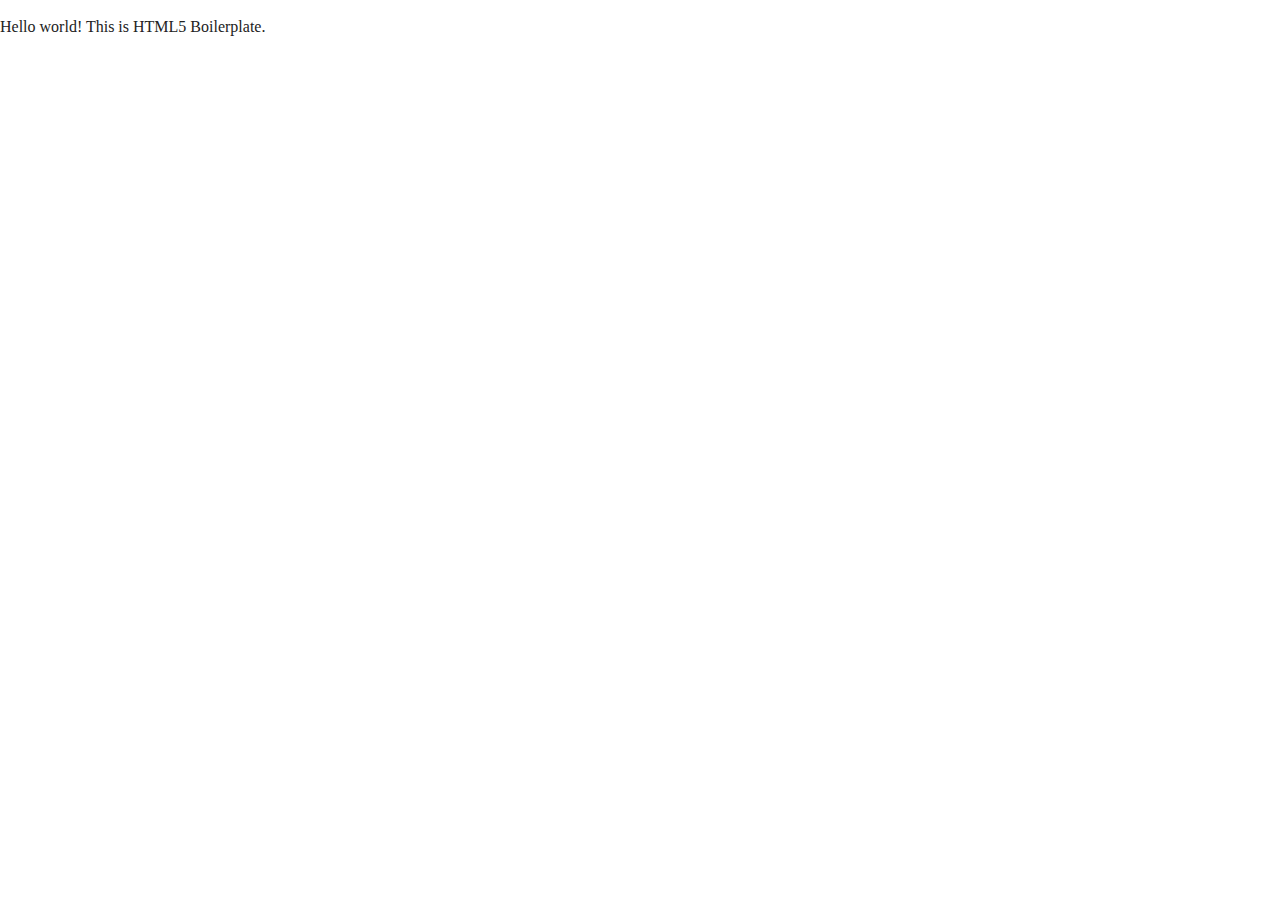
==== index.html @ 27bdc784 "Initial commit" ====
<!doctype html>
<html class="no-js" lang="">

<head>
  <meta charset="utf-8">
  <title></title>
  <meta name="description" content="">
  <meta name="viewport" content="width=device-width, initial-scale=1">

  <meta property="og:title" content="">
  <meta property="og:type" content="">
  <meta property="og:url" content="">
  <meta property="og:image" content="">

  <link rel="manifest" href="site.webmanifest">
  <link rel="apple-touch-icon" href="icon.png">
  <!-- Place favicon.ico in the root directory -->

  <link rel="stylesheet" href="css/normalize.css">
  <link rel="stylesheet" href="css/main.css">

  <meta name="theme-color" content="#fafafa">
</head>

<body>

  <!-- Add your site or application content here -->
  <p>Hello world! This is HTML5 Boilerplate.</p>
  <script src="js/vendor/modernizr-3.11.2.min.js"></script>
  <script src="js/plugins.js"></script>
  <script src="js/main.js"></script>

  <!-- Google Analytics: change UA-XXXXX-Y to be your site's ID. -->
  <script>
    window.ga = function () { ga.q.push(arguments) }; ga.q = []; ga.l = +new Date;
    ga('create', 'UA-XXXXX-Y', 'auto'); ga('set', 'anonymizeIp', true); ga('set', 'transport', 'beacon'); ga('send', 'pageview')
  </script>
  <script src="https://www.google-analytics.com/analytics.js" async></script>
</body>

</html>
---- css/main.css ----
/*! HTML5 Boilerplate v8.0.0 | MIT License | https://html5boilerplate.com/ */

/* main.css 2.1.0 | MIT License | https://github.com/h5bp/main.css#readme */
/*
 * What follows is the result of much research on cross-browser styling.
 * Credit left inline and big thanks to Nicolas Gallagher, Jonathan Neal,
 * Kroc Camen, and the H5BP dev community and team.
 */

/* ==========================================================================
   Base styles: opinionated defaults
   ========================================================================== */

html {
  color: #222;
  font-size: 1em;
  line-height: 1.4;
}

/*
 * Remove text-shadow in selection highlight:
 * https://twitter.com/miketaylr/status/12228805301
 *
 * Vendor-prefixed and regular ::selection selectors cannot be combined:
 * https://stackoverflow.com/a/16982510/7133471
 *
 * Customize the background color to match your design.
 */

::-moz-selection {
  background: #b3d4fc;
  text-shadow: none;
}

::selection {
  background: #b3d4fc;
  text-shadow: none;
}

/*
 * A better looking default horizontal rule
 */

hr {
  display: block;
  height: 1px;
  border: 0;
  border-top: 1px solid #ccc;
  margin: 1em 0;
  padding: 0;
}

/*
 * Remove the gap between audio, canvas, iframes,
 * images, videos and the bottom of their containers:
 * https://github.com/h5bp/html5-boilerplate/issues/440
 */

audio,
canvas,
iframe,
img,
svg,
video {
  vertical-align: middle;
}

/*
 * Remove default fieldset styles.
 */

fieldset {
  border: 0;
  margin: 0;
  padding: 0;
}

/*
 * Allow only vertical resizing of textareas.
 */

textarea {
  resize: vertical;
}

/* ==========================================================================
   Author's custom styles
   ========================================================================== */

/* ==========================================================================
   Helper classes
   ========================================================================== */

/*
 * Hide visually and from screen readers
 */

.hidden,
[hidden] {
  display: none !important;
}

/*
 * Hide only visually, but have it available for screen readers:
 * https://snook.ca/archives/html_and_css/hiding-content-for-accessibility
 *
 * 1. For long content, line feeds are not interpreted as spaces and small width
 *    causes content to wrap 1 word per line:
 *    https://medium.com/@jessebeach/beware-smushed-off-screen-accessible-text-5952a4c2cbfe
 */

.sr-only {
  border: 0;
  clip: rect(0, 0, 0, 0);
  height: 1px;
  margin: -1px;
  overflow: hidden;
  padding: 0;
  position: absolute;
  white-space: nowrap;
  width: 1px;
  /* 1 */
}

/*
 * Extends the .sr-only class to allow the element
 * to be focusable when navigated to via the keyboard:
 * https://www.drupal.org/node/897638
 */

.sr-only.focusable:active,
.sr-only.focusable:focus {
  clip: auto;
  height: auto;
  margin: 0;
  overflow: visible;
  position: static;
  white-space: inherit;
  width: auto;
}

/*
 * Hide visually and from screen readers, but maintain layout
 */

.invisible {
  visibility: hidden;
}

/*
 * Clearfix: contain floats
 *
 * For modern browsers
 * 1. The space content is one way to avoid an Opera bug when the
 *    `contenteditable` attribute is included anywhere else in the document.
 *    Otherwise it causes space to appear at the top and bottom of elements
 *    that receive the `clearfix` class.
 * 2. The use of `table` rather than `block` is only necessary if using
 *    `:before` to contain the top-margins of child elements.
 */

.clearfix::before,
.clearfix::after {
  content: " ";
  display: table;
}

.clearfix::after {
  clear: both;
}

/* ==========================================================================
   EXAMPLE Media Queries for Responsive Design.
   These examples override the primary ('mobile first') styles.
   Modify as content requires.
   ========================================================================== */

@media only screen and (min-width: 35em) {
  /* Style adjustments for viewports that meet the condition */
}

@media print,
  (-webkit-min-device-pixel-ratio: 1.25),
  (min-resolution: 1.25dppx),
  (min-resolution: 120dpi) {
  /* Style adjustments for high resolution devices */
}

/* ==========================================================================
   Print styles.
   Inlined to avoid the additional HTTP request:
   https://www.phpied.com/delay-loading-your-print-css/
   ========================================================================== */

@media print {
  *,
  *::before,
  *::after {
    background: #fff !important;
    color: #000 !important;
    /* Black prints faster */
    box-shadow: none !important;
    text-shadow: none !important;
  }

  a,
  a:visited {
    text-decoration: underline;
  }

  a[href]::after {
    content: " (" attr(href) ")";
  }

  abbr[title]::after {
    content: " (" attr(title) ")";
  }

  /*
   * Don't show links that are fragment identifiers,
   * or use the `javascript:` pseudo protocol
   */
  a[href^="#"]::after,
  a[href^="javascript:"]::after {
    content: "";
  }

  pre {
    white-space: pre-wrap !important;
  }

  pre,
  blockquote {
    border: 1px solid #999;
    page-break-inside: avoid;
  }

  /*
   * Printing Tables:
   * https://web.archive.org/web/20180815150934/http://css-discuss.incutio.com/wiki/Printing_Tables
   */
  thead {
    display: table-header-group;
  }

  tr,
  img {
    page-break-inside: avoid;
  }

  p,
  h2,
  h3 {
    orphans: 3;
    widows: 3;
  }

  h2,
  h3 {
    page-break-after: avoid;
  }
}
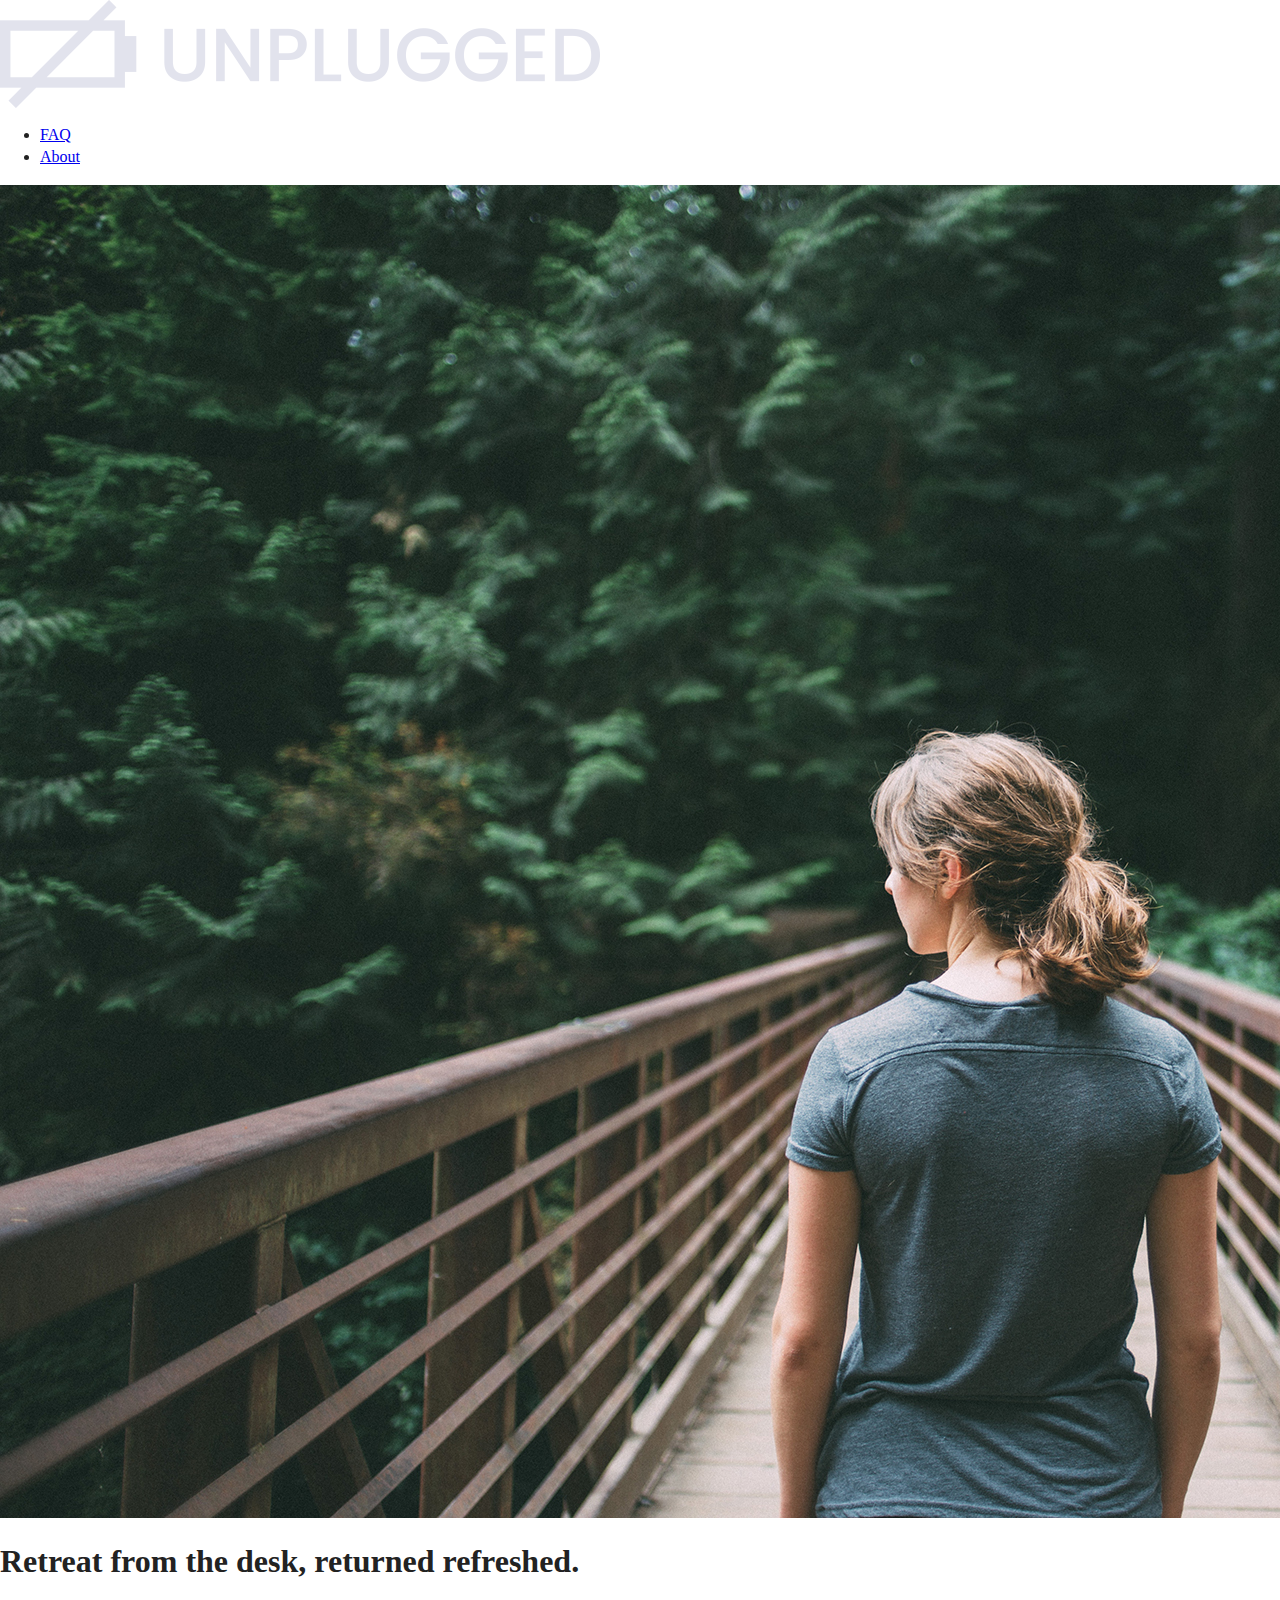
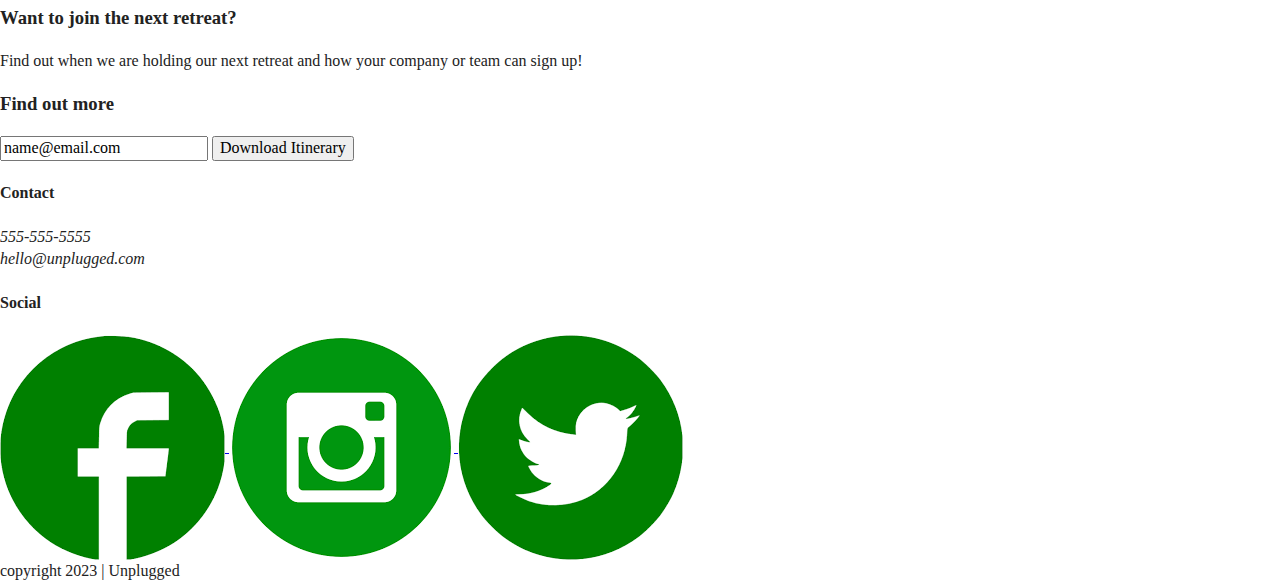
==== commit 30ed3ed0: "Minor changes" ====
--- a/index.html
+++ b/index.html
@@ -3,10 +3,7 @@
 
 <head>
   <meta charset="utf-8">
-  <title></title>
-  <meta name="description" content="">
-  <meta name="viewport" content="width=device-width, initial-scale=1">
-
+  <title>Unplugged Retreat</title>
   <meta property="og:title" content="">
   <meta property="og:type" content="">
   <meta property="og:url" content="">
@@ -24,8 +21,115 @@
 
 <body>
 
+  <!--header-->
+  <header>
+
+    <div class="content-wrapper"> <!--beginning of the header content-wrapper-->
+
+       <!--header image-->
+      <a href="#">
+        <img src="img/unpluggedlogo.png" alt="unplugged logo">
+      </a>
+
+      <!--header-divider-->
+      <div class="header-divider">
+        <!--header navigation-->
+        <nav>
+          <ul>
+            <li><a href="faq/index.html" target="_blank" rel="noopener">FAQ</a></li>
+            <li><a href="about/index.html" target="_blank" rel="noopener">About</a></li>
+          </ul>
+        </nav>
+      </div>
+
+    </div> <!--end of the header content-wrapper-->
+
+  </header>
+
+  <!--main-->
+  <main>
+
+    <section class="hero-area"> <!-- beginning of the hero area-->
+
+      <div content-wrapper> <!--beginning of the hero-area content-wrapper-->
+
+        <!--main hero image-->
+        <img src="img/unplugged-retreat.jpg" alt="unplugged retreat">
+        <h1>Retreat from the desk, returned refreshed.</h1>
+
+      </div> <!--end of the hero-area content-wrapper-->
+
+    </section> <!--end of the hero area-->
+
+    <aside> <!--beginning of the aside section-->
+
+      <div class="content-wrapper"> <!--beginning of the aside content-wrapper-->
+
+        <!--form-description-->
+        <div class="form-description">
+          <h3>Want to join the next retreat?</h3>
+          <p>Find out when we are holding our next retreat and how your company or team can sign up!</p>
+        </div>
+
+        <!--form-->
+        <div class="form">
+          <h3>Find out more</h3>
+          <input type="text" name="name" value="name@email.com">
+          <input type="button" value="Download Itinerary">
+        </div>
+
+      </div> <!--end of the aside content-wrapper-->
+
+    </aside> <!--end of the aside section-->
+
+  </main>
+
+  <!--footer-->
+  <footer>
+
+    <div .content-wrapper> <!--beginning of the footer content-wrapper-->
+
+      <div class="footer-content"> <!--beginning of the footer content-->
+
+        <!--footer contact info-->
+        <div class="contact">
+          <h4>Contact</h4>
+          <address>
+            <p>
+              555-555-5555<br>
+              hello@unplugged.com
+            </p>
+          </address>
+        </div>
+
+        <!--footer social media-->
+        <div class="social">
+          <h4>Social</h4>
+          <a href="https://www.facebook.com" target="_blank" rel="noopener">
+            <img src="img/facebook.png" alt="facebook icon">
+          </a>
+          <a href="https://www.instagram.com" target="_blank" rel="noopener">
+            <img src="img/instagram.png" alt="facebook icon">
+          </a>
+          <a href="https://www.twitter.com" target="_blank" rel="noopener">
+            <img src="img/twitter.png" alt="facebook icon">
+          </a>
+        </div>
+
+      </div> <!--end of the footer-content-->
+
+      <!--copyright-->
+      <div class="copyright">
+        copyright 2023 | Unplugged
+      </div>
+
+    </div> <!--end of the footer content-wrapper-->
+
+    <!--footer-->
+  </footer>
+
   <!-- Add your site or application content here -->
-  <p>Hello world! This is HTML5 Boilerplate.</p>
+
   <script src="js/vendor/modernizr-3.11.2.min.js"></script>
   <script src="js/plugins.js"></script>
   <script src="js/main.js"></script>
@@ -38,4 +142,4 @@
   <script src="https://www.google-analytics.com/analytics.js" async></script>
 </body>
 
-</html>
+</html>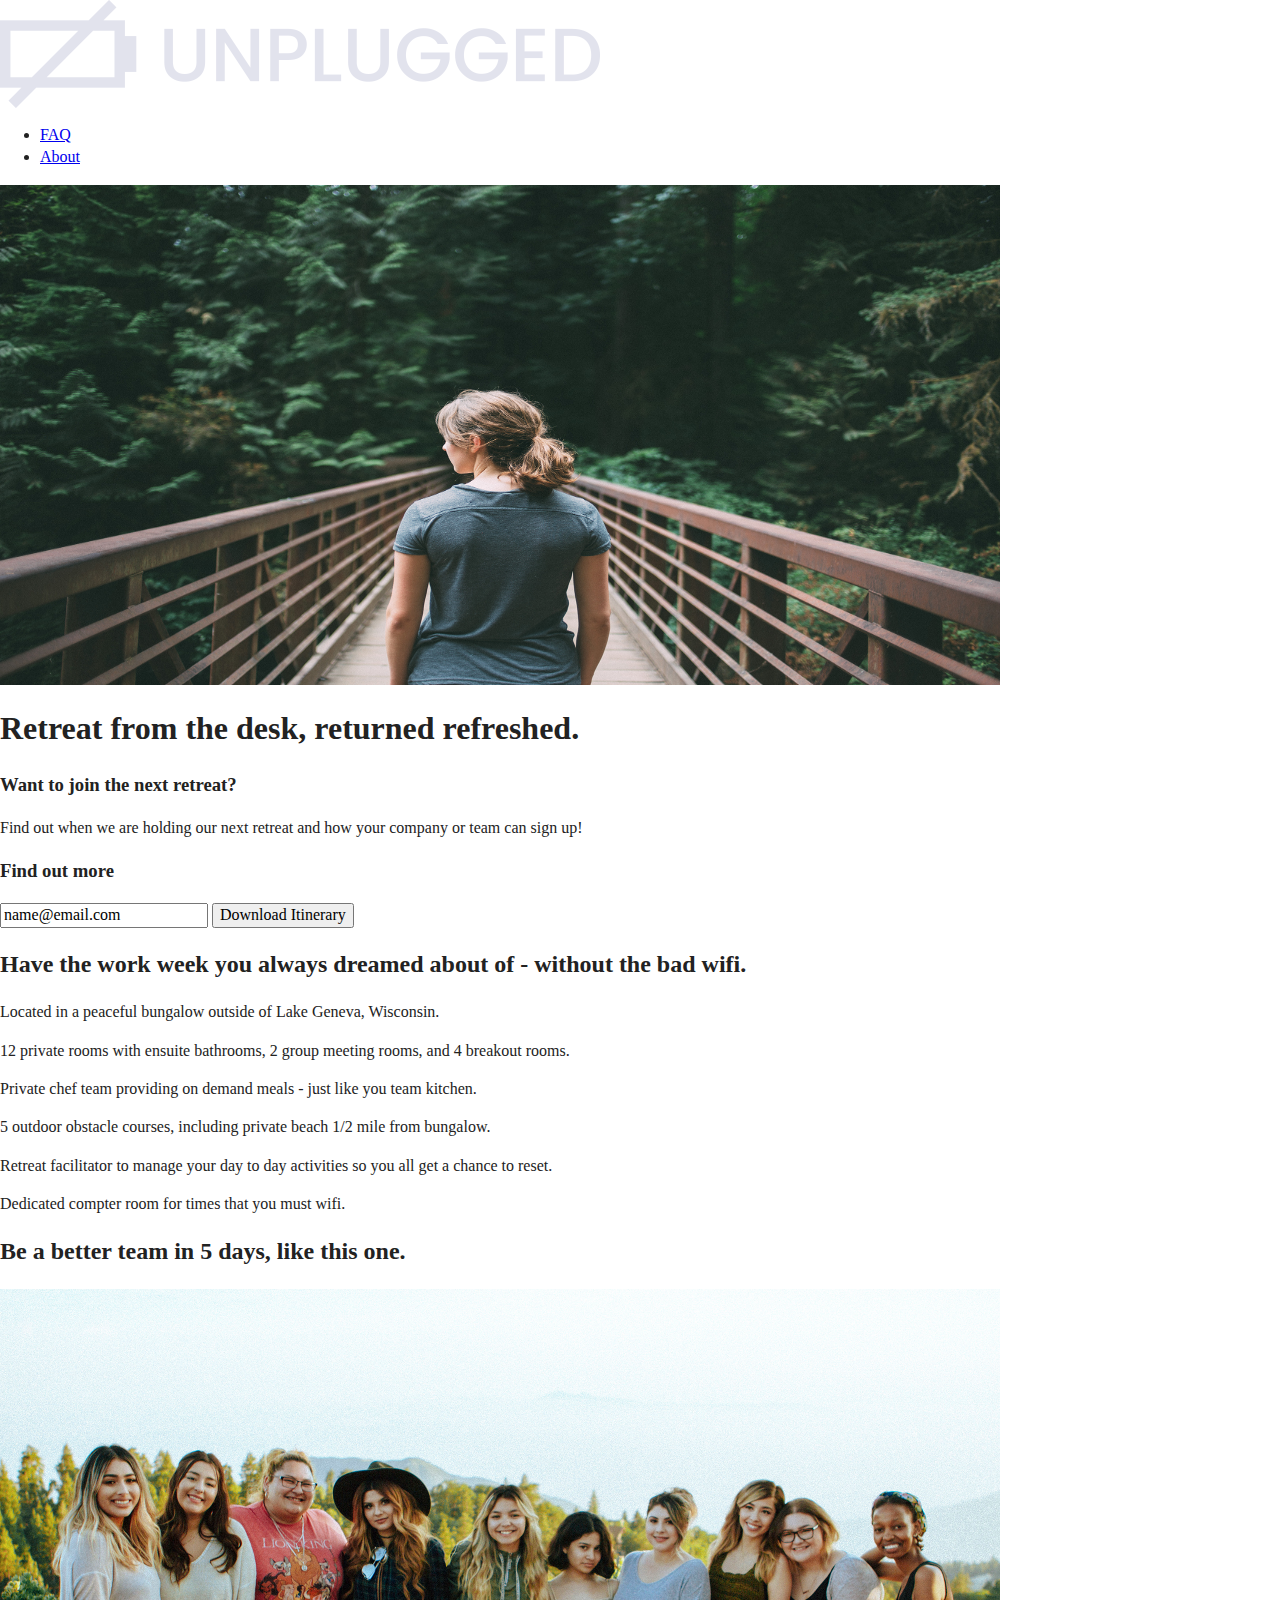
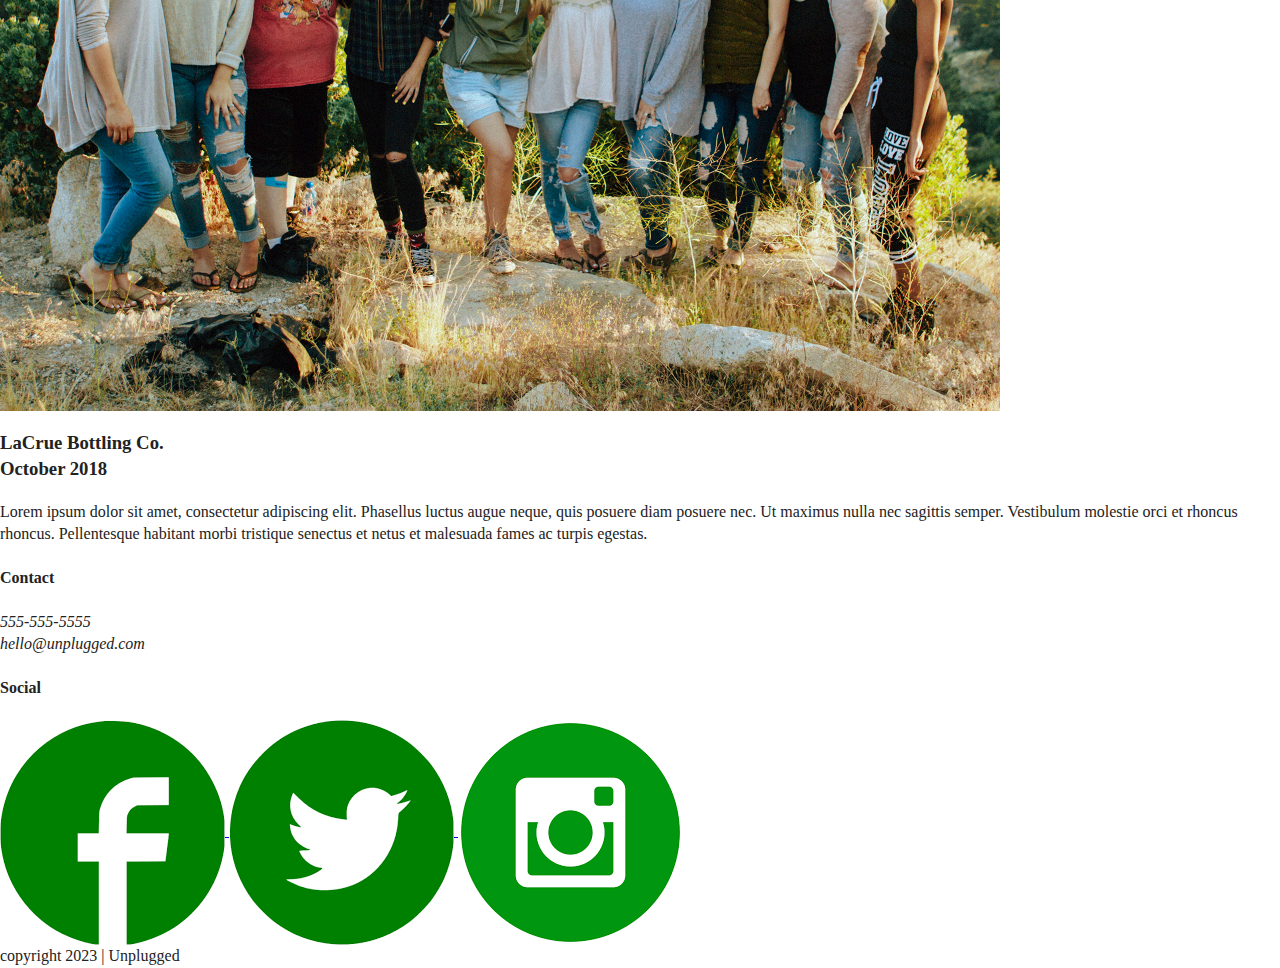
==== commit e4980721: "Finished homepage html" ====
--- a/index.html
+++ b/index.html
@@ -26,21 +26,21 @@
 
     <div class="content-wrapper"> <!--beginning of the header content-wrapper-->
 
-       <!--header image-->
+      <!--header image-->
       <a href="#">
         <img src="img/unpluggedlogo.png" alt="unplugged logo">
       </a>
 
       <!--header-divider-->
-      <div class="header-divider">
-        <!--header navigation-->
-        <nav>
-          <ul>
-            <li><a href="faq/index.html" target="_blank" rel="noopener">FAQ</a></li>
-            <li><a href="about/index.html" target="_blank" rel="noopener">About</a></li>
-          </ul>
-        </nav>
-      </div>
+      <div class="header-divider"></div>
+
+      <!--header navigation-->
+      <nav>
+        <ul>
+          <li><a href="faq/index.html" target="_blank" rel="noopener">FAQ</a></li>
+          <li><a href="about/index.html" target="_blank" rel="noopener">About</a></li>
+        </ul>
+      </nav>
 
     </div> <!--end of the header content-wrapper-->
 
@@ -49,17 +49,20 @@
   <!--main-->
   <main>
 
-    <section class="hero-area"> <!-- beginning of the hero area-->
+    <!--hero area-->
+    <section class="hero-area">
 
       <div content-wrapper> <!--beginning of the hero-area content-wrapper-->
 
         <!--main hero image-->
-        <img src="img/unplugged-retreat.jpg" alt="unplugged retreat">
-        <h1>Retreat from the desk, returned refreshed.</h1>
+        <img src="img/unplugged-retreat.jpg" alt="unplugged retreat" width="1000PX" height="500px">
+        <h1>
+          Retreat from the desk, returned refreshed.
+        </h1>
 
       </div> <!--end of the hero-area content-wrapper-->
 
-    </section> <!--end of the hero area-->
+    </section>
 
     <aside> <!--beginning of the aside section-->
 
@@ -67,8 +70,12 @@
 
         <!--form-description-->
         <div class="form-description">
-          <h3>Want to join the next retreat?</h3>
-          <p>Find out when we are holding our next retreat and how your company or team can sign up!</p>
+          <h3>
+            Want to join the next retreat?
+          </h3>
+          <p>
+            Find out when we are holding our next retreat and how your company or team can sign up!
+          </p>
         </div>
 
         <!--form-->
@@ -78,22 +85,120 @@
           <input type="button" value="Download Itinerary">
         </div>
 
-      </div> <!--end of the aside content-wrapper-->
+      </div>
 
     </aside> <!--end of the aside section-->
+
+    <!--features-->
+    <section class="features">
+
+      <div class="content-wrapper"> <!--beggining fo the features content-wrapper-->
+
+        <h2>
+          Have the work week you always dreamed about of - without the bad wifi.
+        </h2>
+
+        <!--features-items-->
+        <div class="features-items">
+
+          <!--article section incl. icon and description-->
+          <article>
+            <p class="fontawesome-icon">
+            </p>
+            <p class="features-items-description">
+              Located in a peaceful bungalow outside of Lake Geneva, Wisconsin.
+            </p>
+          </article>
+
+          <article>
+            <p class="fontawesome-icon">
+            </p>
+            <p class="features-items-description">
+              12 private rooms with ensuite bathrooms, 2 group meeting rooms, and 4 breakout rooms.
+            </p>
+          </article>
+
+          <article>
+            <p class="fontawesome-icon">
+            </p>
+            <p class="features-items-description">
+              Private chef team providing on demand meals - just like you team kitchen.
+            </p>
+          </article>
+
+          <article>
+            <p class="fontawesome-icon">
+            </p>
+            <p class="features-items-description">
+              5 outdoor obstacle courses, including private beach 1/2 mile from bungalow.
+            </p>
+          </article>
+
+          <article>
+            <p class="fontawesome-icon">
+            </p>
+            <p class="features-items-description">
+              Retreat facilitator to manage your day to day activities so you all get a chance to reset.
+            </p>
+          </article>
+
+          <article>
+            <p class="fontawesome-icon">
+            </p>
+            <p class="features-items-description">
+              Dedicated compter room for times that you must wifi.
+            </p>
+          </article>
+
+        </div>
+
+      </div> <!--end of the features content-wrapper-->
+
+    </section>
+
+    <!--reviews-->
+    <section class="reviews">
+
+      <div class="content-wrapper"> <!--beginning of reviews content-wrapper-->
+
+        <h2>
+          Be a better team in 5 days, like this one.
+        </h2>
+        <img src="img/unplugged-retreat-lacrue.jpg" alt="Lecrue Bottling Co." width="1000px"> <!--reviews image-->
+
+        <!--reviews section article-->
+        <article>
+          <div>
+            <h3>
+              LaCrue Bottling Co.<br>
+              October 2018
+            </h3>
+            <p>
+              Lorem ipsum dolor sit amet, consectetur adipiscing elit. Phasellus luctus augue neque, quis posuere diam
+              posuere nec. Ut maximus nulla nec sagittis semper. Vestibulum molestie orci et rhoncus rhoncus.
+              Pellentesque habitant morbi tristique senectus et netus et malesuada fames ac turpis egestas.
+            </p>
+          </div>
+        </article>
+
+      </div><!--end of reviews content-wrapper-->
+
+    </section>
 
   </main>
 
   <!--footer-->
   <footer>
 
-    <div .content-wrapper> <!--beginning of the footer content-wrapper-->
+    <div class="content-wrapper"> <!--beginning of the footer content-wrapper-->
 
       <div class="footer-content"> <!--beginning of the footer content-->
 
         <!--footer contact info-->
         <div class="contact">
-          <h4>Contact</h4>
+          <h4>
+            Contact
+          </h4>
           <address>
             <p>
               555-555-5555<br>
@@ -104,26 +209,34 @@
 
         <!--footer social media-->
         <div class="social">
-          <h4>Social</h4>
-          <a href="https://www.facebook.com" target="_blank" rel="noopener">
-            <img src="img/facebook.png" alt="facebook icon">
-          </a>
-          <a href="https://www.instagram.com" target="_blank" rel="noopener">
-            <img src="img/instagram.png" alt="facebook icon">
-          </a>
-          <a href="https://www.twitter.com" target="_blank" rel="noopener">
-            <img src="img/twitter.png" alt="facebook icon">
-          </a>
-        </div>
-
-      </div> <!--end of the footer-content-->
-
-      <!--copyright-->
-      <div class="copyright">
+
+          <h4>
+            Social
+          </h4>
+
+          <!--social icons-->
+          <div class="social-icons">
+            <a href="https://www.facebook.com" target="_blank" rel="noopener">
+              <img src="img/facebook.png" alt="facebook icon">
+            </a>
+            <a href="https://www.twitter.com" target="_blank" rel="noopener">
+              <img src="img/twitter.png" alt="facebook icon">
+            </a>
+            <a href="https://www.instagram.com" target="_blank" rel="noopener">
+              <img src="img/instagram.png" alt="facebook icon">
+            </a>
+          </div>
+
+        </div>
+
+      </div> <!--end of the footer-contact-->
+
+    </div> <!--end of the footer content-wrapper-->
+
+    <!--copyright-->
+    <div class="copyright">
         copyright 2023 | Unplugged
-      </div>
-
-    </div> <!--end of the footer content-wrapper-->
+    </div>
 
     <!--footer-->
   </footer>
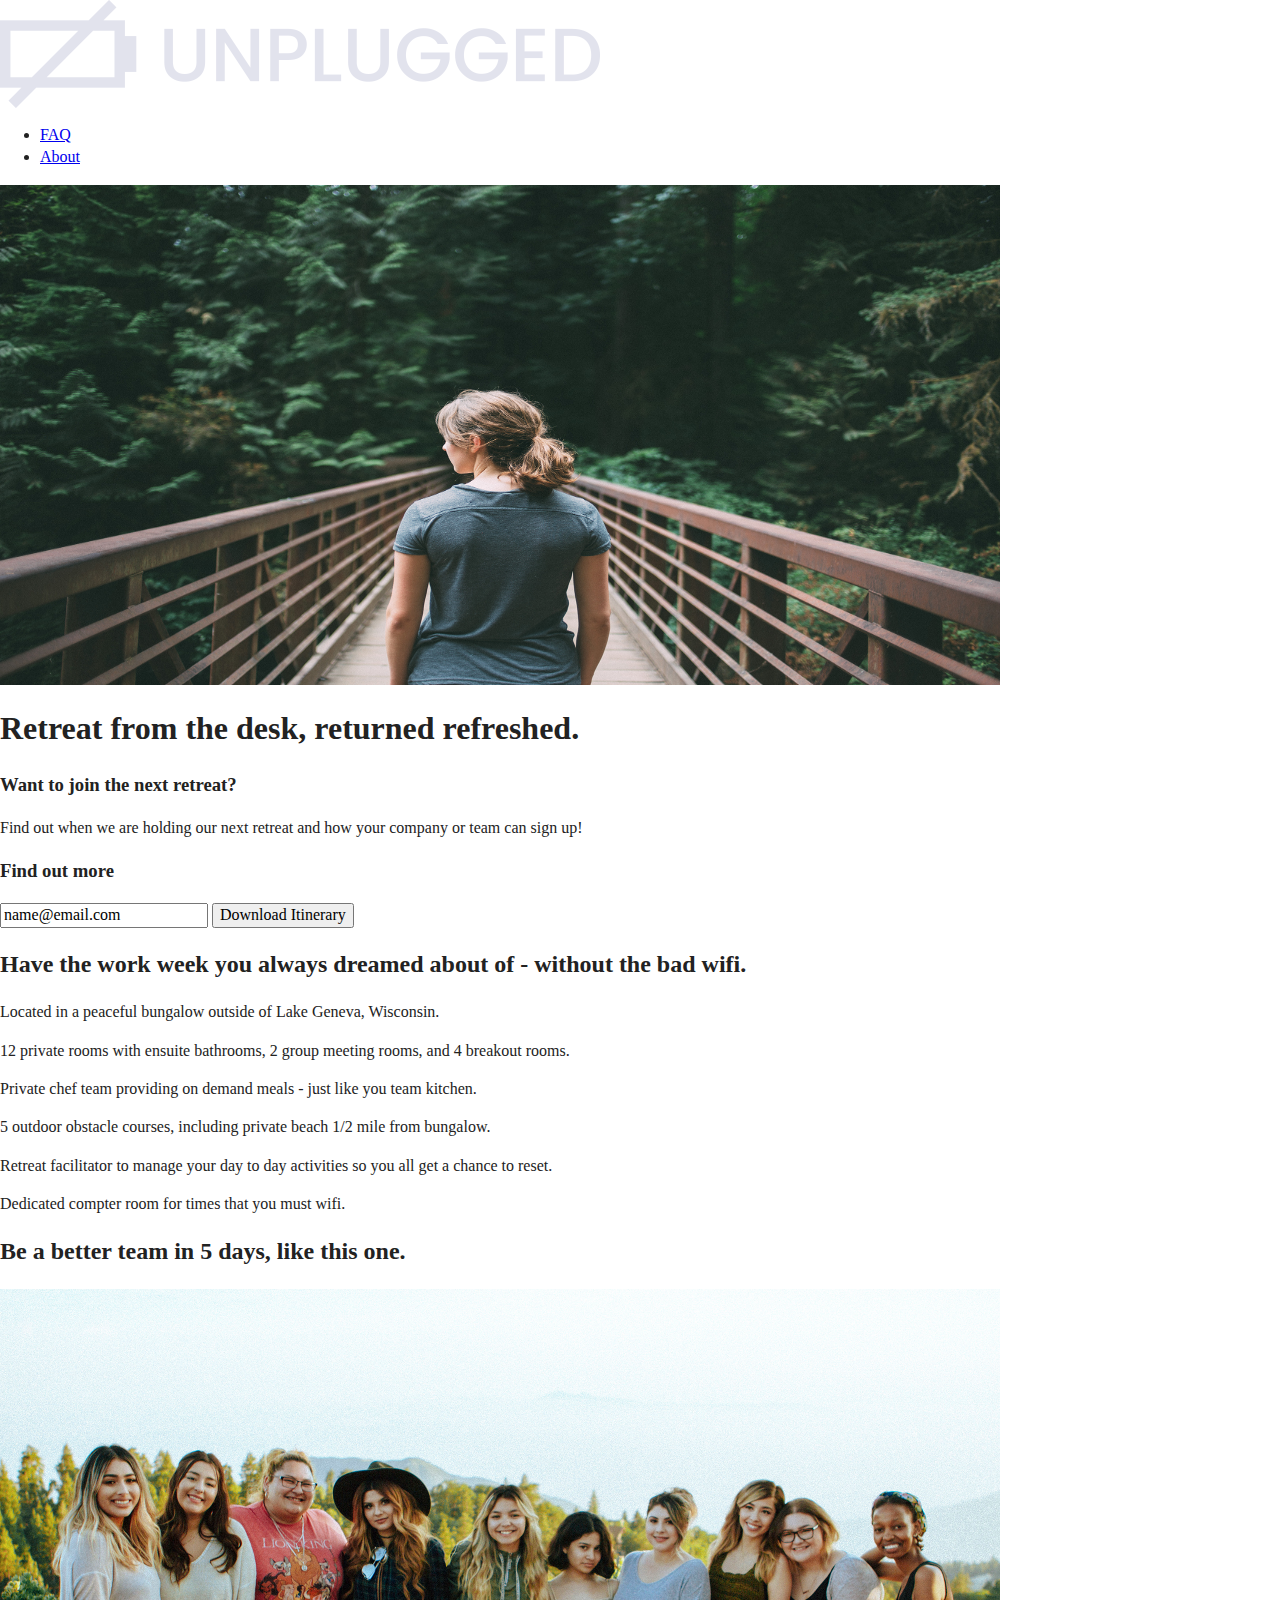
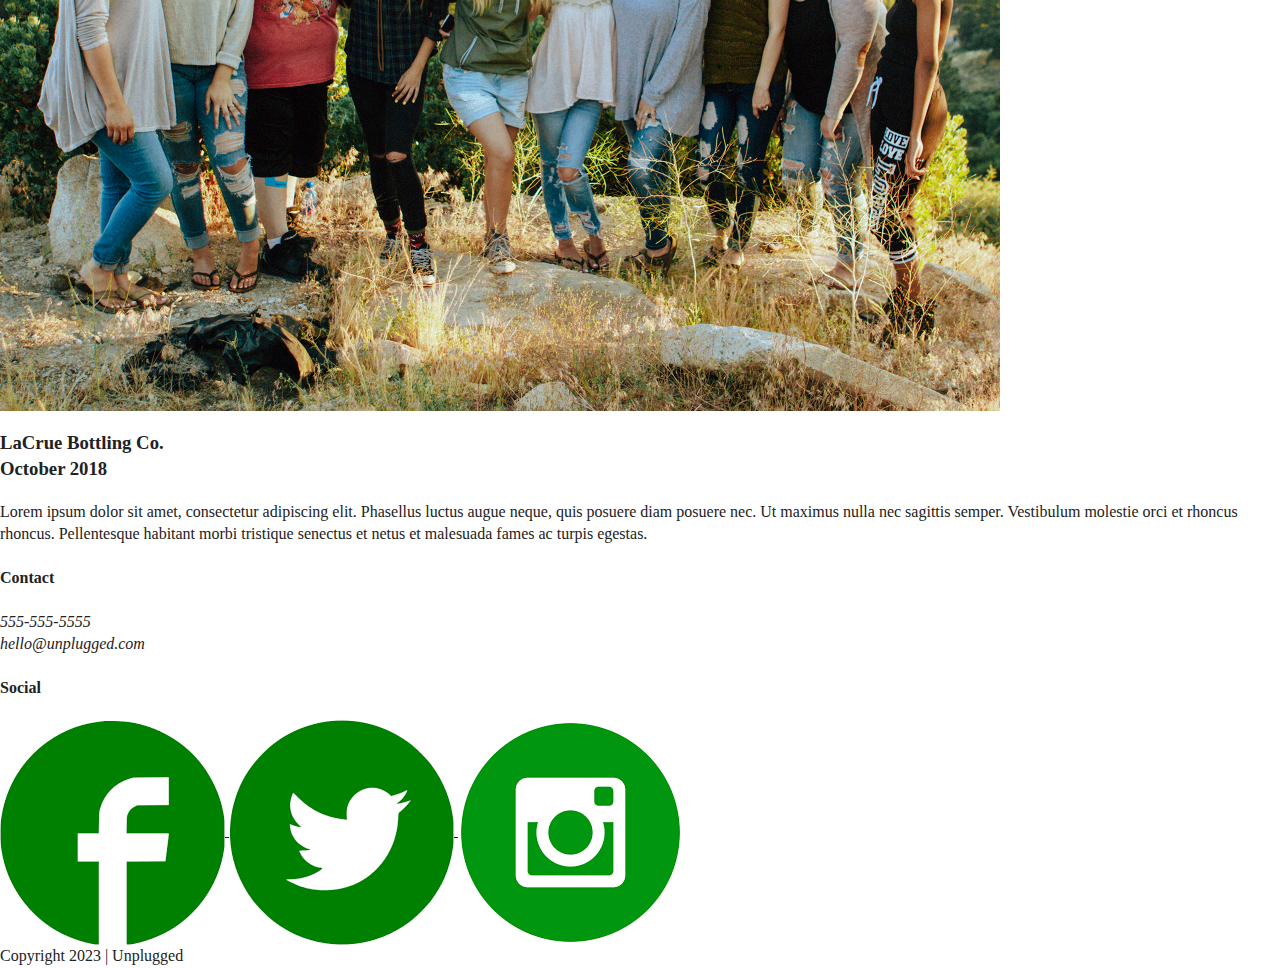
==== commit 6e78dfa6: "About page completed" ====
--- a/index.html
+++ b/index.html
@@ -235,7 +235,7 @@
 
     <!--copyright-->
     <div class="copyright">
-        copyright 2023 | Unplugged
+        Copyright 2023 | Unplugged
     </div>
 
     <!--footer-->
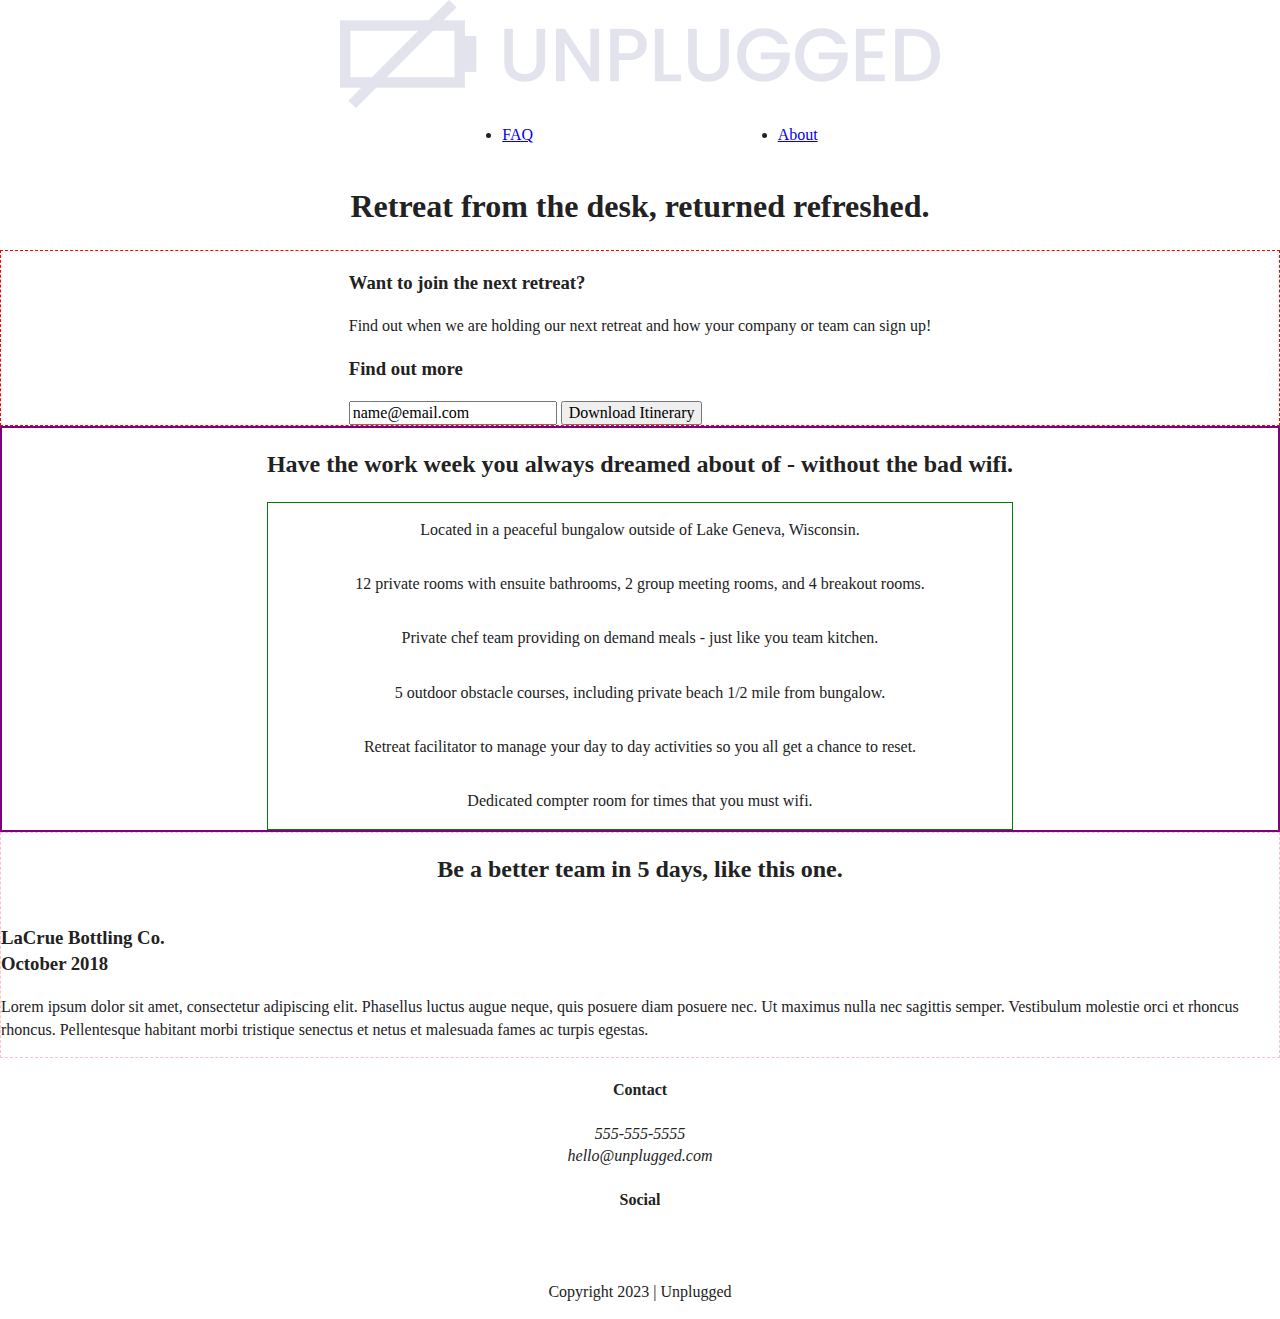
==== commit b96736ef: "Style layout with flexbox" ====
--- a/index.html
+++ b/index.html
@@ -37,14 +37,21 @@
       <!--header navigation-->
       <nav>
         <ul>
-          <li><a href="faq/index.html" target="_blank" rel="noopener">FAQ</a></li>
-          <li><a href="about/index.html" target="_blank" rel="noopener">About</a></li>
+          <li>
+            <a href="faq/index.html" target="_blank" rel="noopener">FAQ
+            </a>
+          </li>
+          <li>
+            <a href="about/index.html" target="_blank" rel="noopener">About
+            </a>
+          </li>
         </ul>
       </nav>
 
     </div> <!--end of the header content-wrapper-->
 
   </header>
+  <!--header ends-->
 
   <!--main-->
   <main>
@@ -52,10 +59,9 @@
     <!--hero area-->
     <section class="hero-area">
 
-      <div content-wrapper> <!--beginning of the hero-area content-wrapper-->
-
-        <!--main hero image-->
-        <img src="img/unplugged-retreat.jpg" alt="unplugged retreat" width="1000PX" height="500px">
+      <div class="content-wrapper"> <!--beginning of the hero-area content-wrapper-->
+
+
         <h1>
           Retreat from the desk, returned refreshed.
         </h1>
@@ -164,7 +170,8 @@
         <h2>
           Be a better team in 5 days, like this one.
         </h2>
-        <img src="img/unplugged-retreat-lacrue.jpg" alt="Lecrue Bottling Co." width="1000px"> <!--reviews image-->
+
+        <!--reviews image-->
 
         <!--reviews section article-->
         <article>
@@ -173,6 +180,7 @@
               LaCrue Bottling Co.<br>
               October 2018
             </h3>
+
             <p>
               Lorem ipsum dolor sit amet, consectetur adipiscing elit. Phasellus luctus augue neque, quis posuere diam
               posuere nec. Ut maximus nulla nec sagittis semper. Vestibulum molestie orci et rhoncus rhoncus.
@@ -186,6 +194,7 @@
     </section>
 
   </main>
+  <!--main ends-->
 
   <!--footer-->
   <footer>
@@ -216,30 +225,38 @@
 
           <!--social icons-->
           <div class="social-icons">
-            <a href="https://www.facebook.com" target="_blank" rel="noopener">
-              <img src="img/facebook.png" alt="facebook icon">
-            </a>
-            <a href="https://www.twitter.com" target="_blank" rel="noopener">
-              <img src="img/twitter.png" alt="facebook icon">
-            </a>
-            <a href="https://www.instagram.com" target="_blank" rel="noopener">
-              <img src="img/instagram.png" alt="facebook icon">
-            </a>
+
+            <p>
+              <a href="https://www.facebook.com" target="_blank" rel="noopener">
+              </a>
+            </p>
+
+            <p>
+              <a href="https://www.twitter.com" target="_blank" rel="noopener">
+              </a>
+            </p>
+
+            <p>
+              <a href="https://www.instagram.com" target="_blank" rel="noopener">
+              </a>
+            </p>
+
           </div>
 
         </div>
 
-      </div> <!--end of the footer-contact-->
-
-    </div> <!--end of the footer content-wrapper-->
+      </div> <!--end of the footer-content-->
+
+    </div><!--end of the footer content-wrapper-->
 
     <!--copyright-->
     <div class="copyright">
-        Copyright 2023 | Unplugged
+      <p>Copyright 2023 | Unplugged</p>
     </div>
 
-    <!--footer-->
   </footer>
+  <!--footer ends-->
+
 
   <!-- Add your site or application content here -->
 
--- a/css/main.css
+++ b/css/main.css
@@ -86,6 +86,147 @@
 /* ==========================================================================
    Author's custom styles
    ========================================================================== */
+/*==============================
+Header - Footer styles
+ ===============================*/
+
+/*-----------Header--------------*/
+header {
+  
+  display: flex;
+  justify-content: center;
+}
+
+header content-wrapper {
+  display: flex;
+  justify-content: center;
+  align-items: center;
+  flex-flow: row wrap;
+}
+
+header nav ul {
+  display: flex;
+  justify-content: space-around;
+}
+
+/*----------Footer----------*/
+
+footer {
+  display: flex;
+  flex-direction: column;
+  align-items: center;
+  text-align: center;
+}
+
+.social-icons {
+  display: flex;
+  justify-content: center;
+}
+/*===============================
+Main Homepage
+=================================*/
+/*----------Hero Area----------*/
+
+.hero-area {
+  display: flex;
+  justify-content: center;
+}
+
+/*----------Aside----------*/
+
+aside {
+  border: 1px dashed red;
+  display: flex;
+  justify-content: center;
+}
+
+/*----------Features----------*/
+.features {
+  border: 2px solid purple;
+  display: flex;
+  justify-content: center;
+}
+
+.features-items {
+  border: 1px solid green;
+  display: flex;
+  justify-content: center;
+  flex-flow: row wrap;
+  flex-direction: column;
+  align-items: center;
+}
+
+/*----------Reviews----------*/
+.reviews {
+  display: flex;
+  justify-content: center;
+}
+
+.reviews .content-wrapper {
+  border: 1px dashed pink;
+  display: flex;
+  justify-content: center;
+  flex-flow: row wrap;
+}
+/*===================================
+About Styles
+====================================*/
+
+/*----------Mission----------*/
+
+.mission{
+  display: flex;
+  justify-content: center;
+}
+
+/*----------Contact-section----------*/
+
+.contact-section{
+  display: flex;
+  justify-content: center;
+}
+/*====================================
+FAQ Styles
+======================================*/
+
+.faq {
+  display: flex;
+  justify-content: center;
+}
+
+/*===========================================================================
+About Page
+============================================================================*/
+
+/*----------Mission----------*/
+
+.mission {
+  display: flex;
+  justify-content: center;
+}
+
+.contact-section {
+  display: flex;
+  justify-content: center;
+}
+
+/*============================================================================
+FAQ
+=============================================================================*/
+
+/*----------FAQ----------*/
+
+.faq {
+  display: flex;
+  justify-content: center;
+}
+
+.faq .content-wrapper {
+  display: flex;
+  justify-content: center;
+  align-items: center;
+  flex-flow: row wrap;
+}
 
 /* ==========================================================================
    Helper classes
@@ -180,9 +321,9 @@
 }
 
 @media print,
-  (-webkit-min-device-pixel-ratio: 1.25),
-  (min-resolution: 1.25dppx),
-  (min-resolution: 120dpi) {
+(-webkit-min-device-pixel-ratio: 1.25),
+(min-resolution: 1.25dppx),
+(min-resolution: 120dpi) {
   /* Style adjustments for high resolution devices */
 }
 
@@ -193,6 +334,7 @@
    ========================================================================== */
 
 @media print {
+
   *,
   *::before,
   *::after {
@@ -259,5 +401,4 @@
   h3 {
     page-break-after: avoid;
   }
-}
-
+}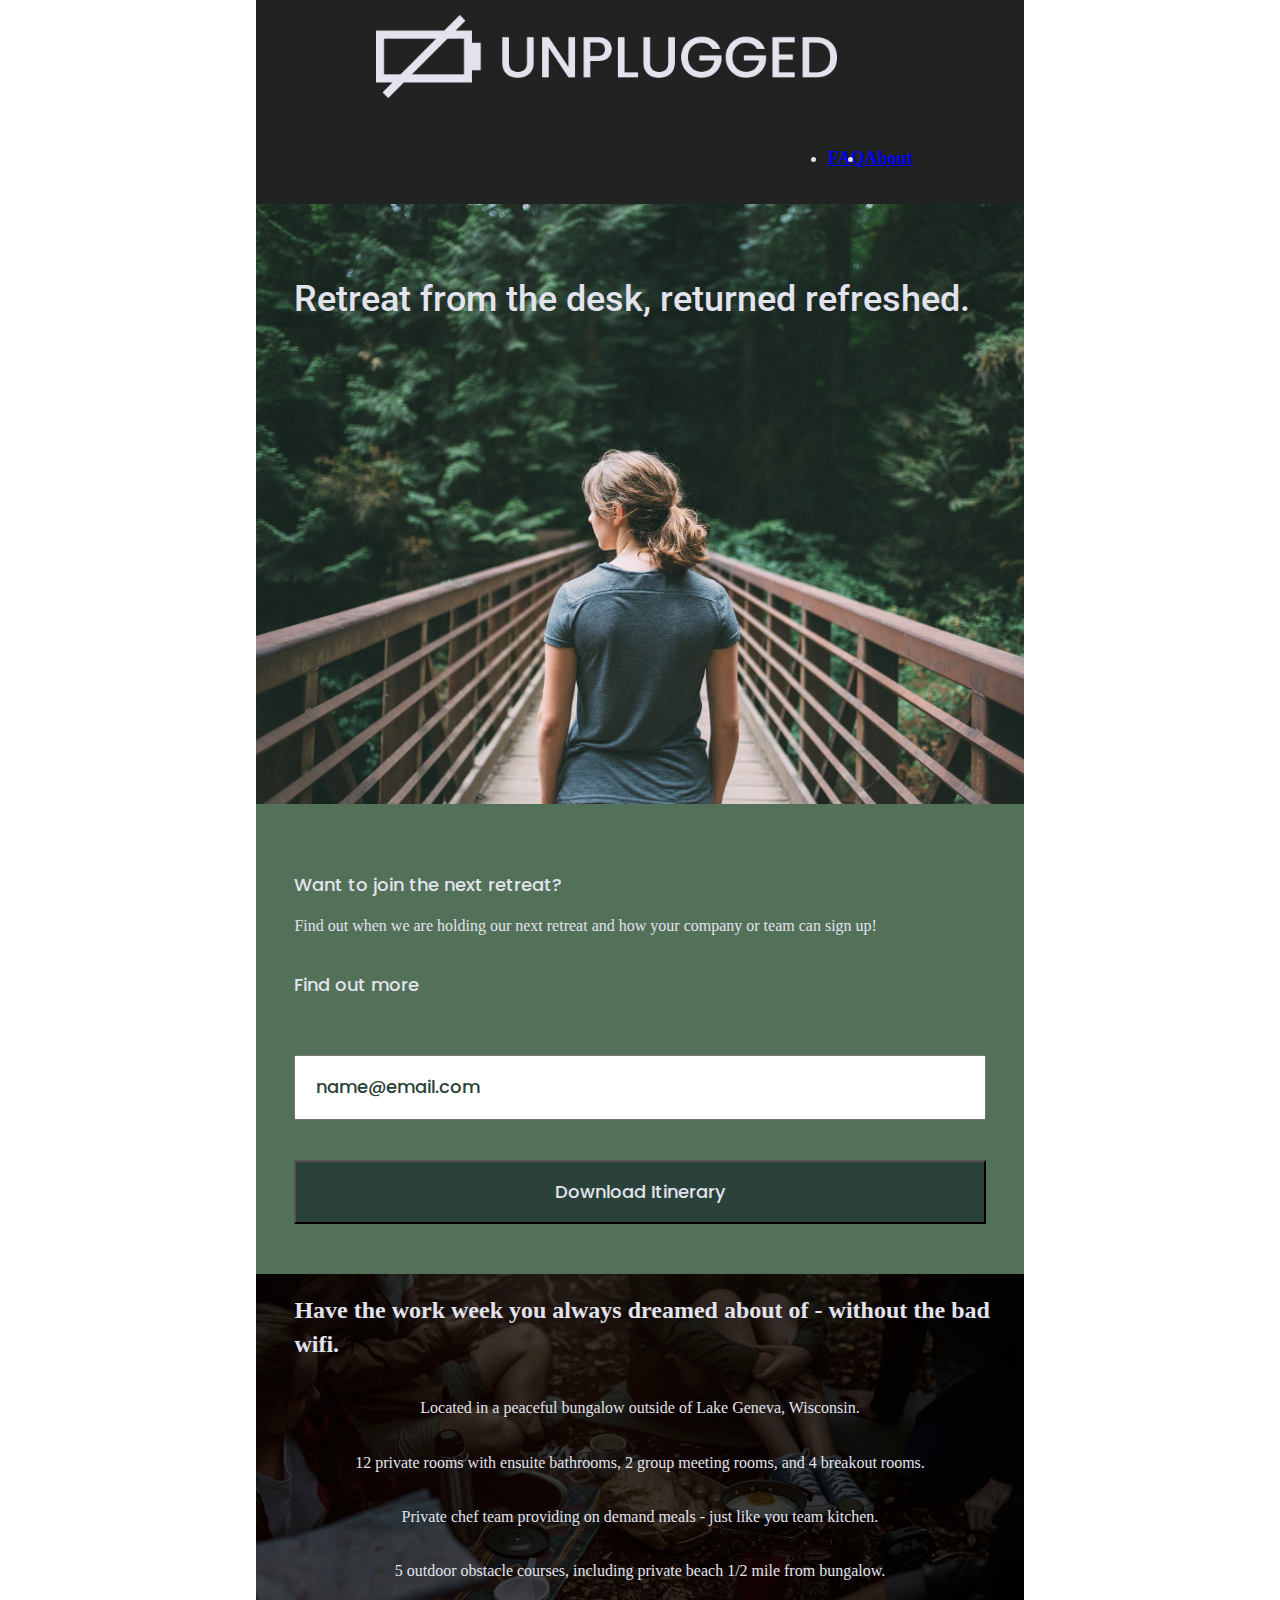
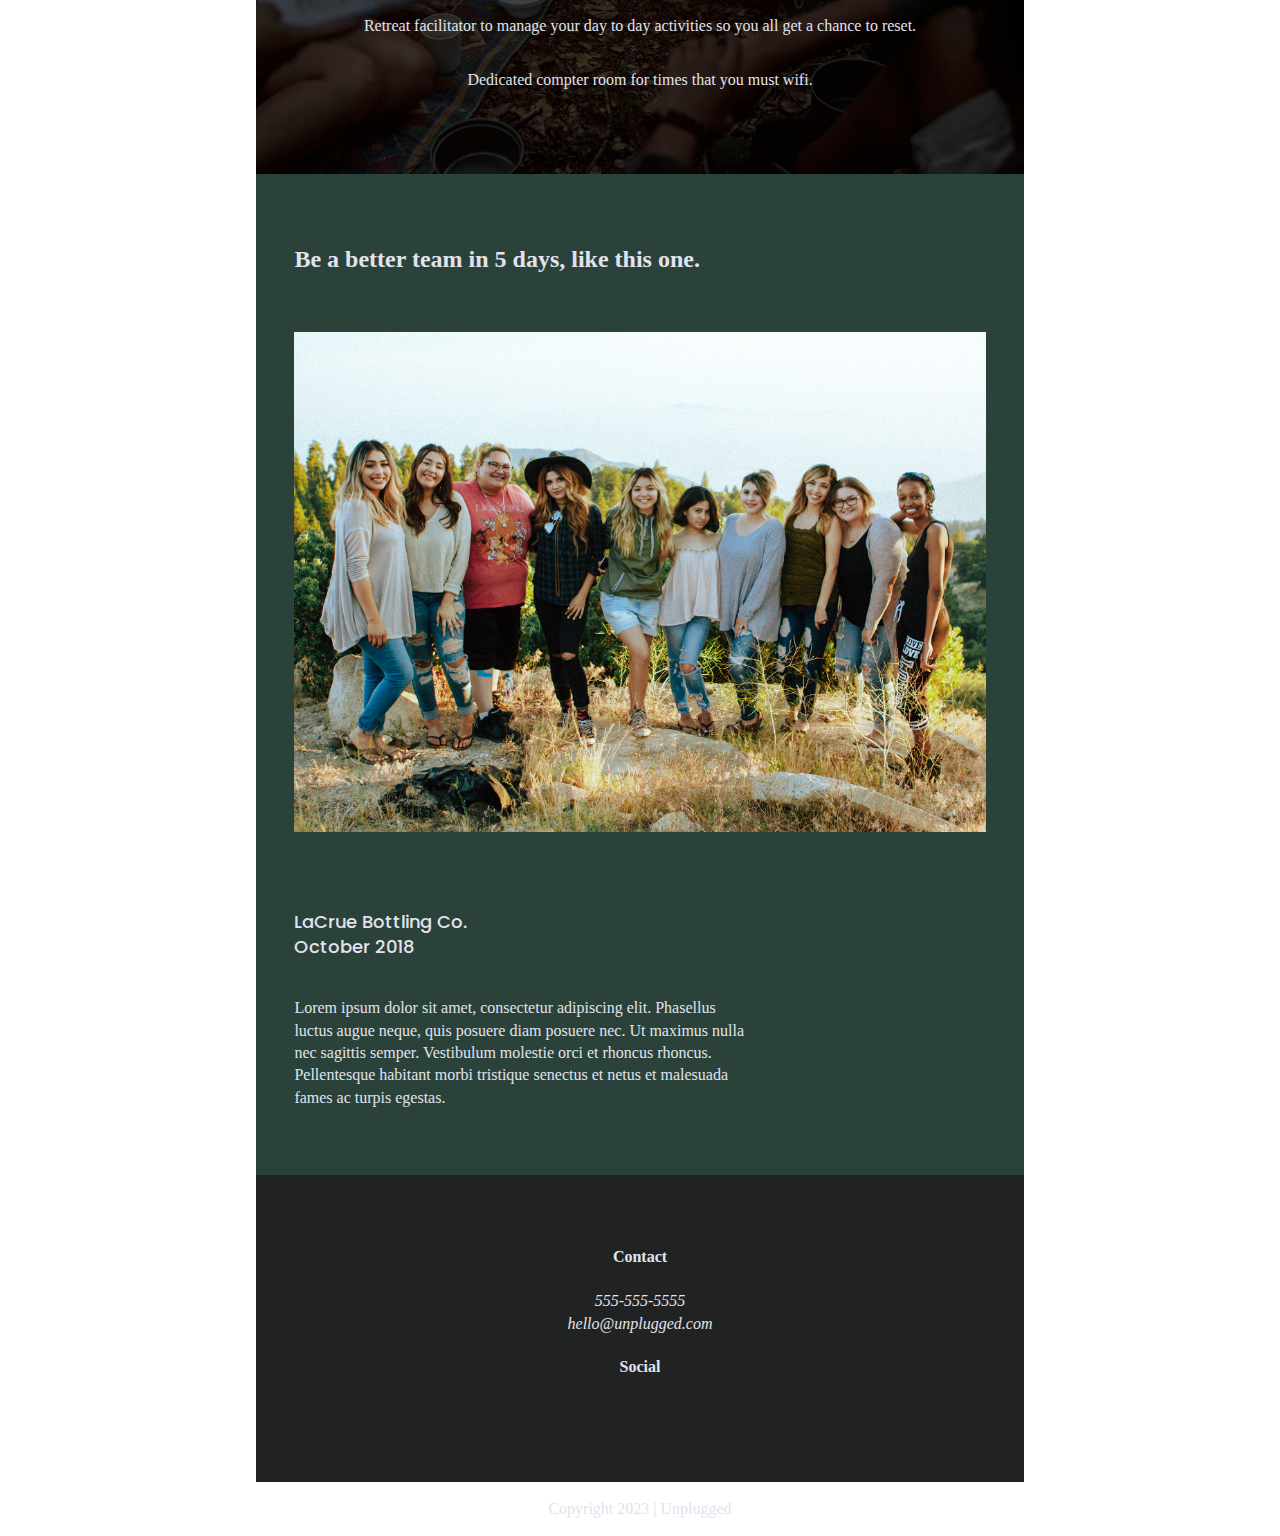
==== commit e7a10c2c: "Attempt at unplugged retreat mobile first homepage" ====
--- a/index.html
+++ b/index.html
@@ -17,6 +17,11 @@
   <link rel="stylesheet" href="css/main.css">
 
   <meta name="theme-color" content="#fafafa">
+
+  <link rel="preconnect" href="https://fonts.googleapis.com">
+  <link rel="preconnect" href="https://fonts.gstatic.com" crossorigin>
+  <link href="https://fonts.googleapis.com/css2?family=Open+Sans&family=Poppins&family=Roboto&display=swap"
+    rel="stylesheet">
 </head>
 
 <body>
@@ -172,7 +177,7 @@
         </h2>
 
         <!--reviews image-->
-
+         <img src="img/unplugged-retreat-lacrue.jpg" alt="lacrue team">
         <!--reviews section article-->
         <article>
           <div>
--- a/css/main.css
+++ b/css/main.css
@@ -86,27 +86,68 @@
 /* ==========================================================================
    Author's custom styles
    ========================================================================== */
-/*==============================
-Header - Footer styles
- ===============================*/
+
+/*===========================================================================
+Mobile
+============================================================================= */
+
+/*----------Global Styles----------*/
+
+
+body {
+  font-size: 1em;
+  color: #e2e3ed;
+}
+
+.content-wrapper {
+  width: 60%;
+}
+
+/*===========================================================================
+                          Header - Footer styles
+ ============================================================================ */
 
 /*-----------Header--------------*/
+
 header {
-  
-  display: flex;
-  justify-content: center;
-}
-
-header content-wrapper {
+  display: flex;
+  justify-content: center;
+
+}
+
+header .content-wrapper {
   display: flex;
   justify-content: center;
   align-items: center;
   flex-flow: row wrap;
+  background: #202322;
+}
+
+header img {
+  width: 60%;
+  padding: 15px 120px 10px;
+}
+
+h1 {
+  font-family: 'Roboto', sans-serif;
+  font-size: 36px;
+  line-height: 43px;
+  font-weight: 500;
+  padding-left: 5%;
+}
+
+.header-divider {
+  width: 60%;
 }
 
 header nav ul {
+  font-size: 18px;
+  font-weight: bold;
   display: flex;
   justify-content: space-around;
+  width: 60%;
+  padding: 20px 0 15px;
+
 }
 
 /*----------Footer----------*/
@@ -116,12 +157,22 @@
   flex-direction: column;
   align-items: center;
   text-align: center;
+
+}
+
+footer .content-wrapper {
+  display: flex;
+  justify-content: center;
+  width: 60%;
+  padding: 50px 0;
+  background: #202322;
 }
 
 .social-icons {
   display: flex;
   justify-content: center;
 }
+
 /*===============================
 Main Homepage
 =================================*/
@@ -130,25 +181,85 @@
 .hero-area {
   display: flex;
   justify-content: center;
+
+}
+
+.hero-area .content-wrapper {
+  background-image: url("../img/unplugged-retreat.jpg");
+  background-position: center;
+  background-repeat: no-repeat;
+  height: 500px;
+  background-size: cover;
+  padding: 50px 0;
 }
 
 /*----------Aside----------*/
 
 aside {
-  border: 1px dashed red;
-  display: flex;
-  justify-content: center;
+  display: flex;
+  justify-content: center;
+
+}
+
+aside .content-wrapper {
+  padding: 50px 0;
+  background: #527158;
+
+}
+
+.form {
+  display: flex;
+  flex-direction: column;
+  padding: 0 5%;
+  gap: 40px;
+}
+
+.form h3{
+  font-family: 'Poppins', sans-serif;
+  font-size: 18px;
+  font-weight: 500;
+}
+
+.form-description {
+  padding-left: 5%;
+}
+
+.form-description h3 {
+  font-family: 'Poppins', sans-serif;
+  font-size: 18px;
+  font-weight: 500;
+}
+
+input {
+  font-size: 18px;
+  font-weight: 500;
+  color: #2a423a;
+  padding: 20px;
+
+}
+
+input[type=text] {
+  font-family: 'Poppins', sans-serif;
+
+}
+
+input[type=button] {
+  font-family: 'Poppins', sans-serif;
+  background: #2a423a;
+  color: #e2e3ed;
 }
 
 /*----------Features----------*/
 .features {
-  border: 2px solid purple;
-  display: flex;
-  justify-content: center;
+  display: flex;
+  justify-content: center;
+}
+
+.features h2 {
+  padding-left: 5%;
 }
 
 .features-items {
-  border: 1px solid green;
   display: flex;
   justify-content: center;
   flex-flow: row wrap;
@@ -156,6 +267,23 @@
   align-items: center;
 }
 
+.features-items-descriptions p {
+  display: flex;
+  justify-content: center;
+  font-family: 'Open Sans', sans-serif;
+  font-size: 14px;
+  line-height: 18px;
+
+}
+
+.features .content-wrapper {
+  background-image: url("../img/unplugged-retreat-features.jpg");
+  background-position: center;
+  background-repeat: no-repeat;
+  height: 500px;
+  background-size: cover;
+}
+
 /*----------Reviews----------*/
 .reviews {
   display: flex;
@@ -163,62 +291,66 @@
 }
 
 .reviews .content-wrapper {
-  border: 1px dashed pink;
-  display: flex;
-  justify-content: center;
+  display: flex;
   flex-flow: row wrap;
-}
-/*===================================
-About Styles
-====================================*/
+  background: #2a423a;
+  padding: 50px 0;
+
+}
+
+.reviews h2 {
+  padding: 0 5%;
+  line-height: 30px;
+}
+
+.reviews img {
+  width: 90%;
+  height: 500px;
+  background-position: center;
+  padding: 5%;
+
+}
+
+.reviews article {
+  padding: 0 5%;
+  width: 60%;
+}
+
+.reviews article h3 {
+  font-family: 'Poppins', sans-serif;
+  font-size: 18px;
+  font-weight: 500;
+  padding: 20px 0;
+}
+
+/*===========================================================================
+About Page Styles
+============================================================================*/
 
 /*----------Mission----------*/
 
-.mission{
-  display: flex;
-  justify-content: center;
-}
-
-/*----------Contact-section----------*/
-
-.contact-section{
-  display: flex;
-  justify-content: center;
-}
-/*====================================
-FAQ Styles
-======================================*/
+.mission {
+  display: flex;
+  justify-content: center;
+  background: #527158;
+}
+
+.contact-section {
+  display: flex;
+  justify-content: center;
+  background: #2a423a;
+}
+
+/*============================================================================
+FAQ Page Styles
+=============================================================================*/
+
+/*----------FAQ----------*/
 
 .faq {
   display: flex;
   justify-content: center;
-}
-
-/*===========================================================================
-About Page
-============================================================================*/
-
-/*----------Mission----------*/
-
-.mission {
-  display: flex;
-  justify-content: center;
-}
-
-.contact-section {
-  display: flex;
-  justify-content: center;
-}
-
-/*============================================================================
-FAQ
-=============================================================================*/
-
-/*----------FAQ----------*/
-
-.faq {
-  display: flex;
-  justify-content: center;
+  background: #527158;
 }
 
 .faq .content-wrapper {
@@ -226,6 +358,17 @@
   justify-content: center;
   align-items: center;
   flex-flow: row wrap;
+}
+
+.faq h2 {
+  line-height: 30px;
+}
+
+.faq-content h4 {
+  line-height: 24px;
+  font-family: 'Poppins', sans-serif;
+  font-size: 18px;
+  font-weight: 500;
 }
 
 /* ==========================================================================
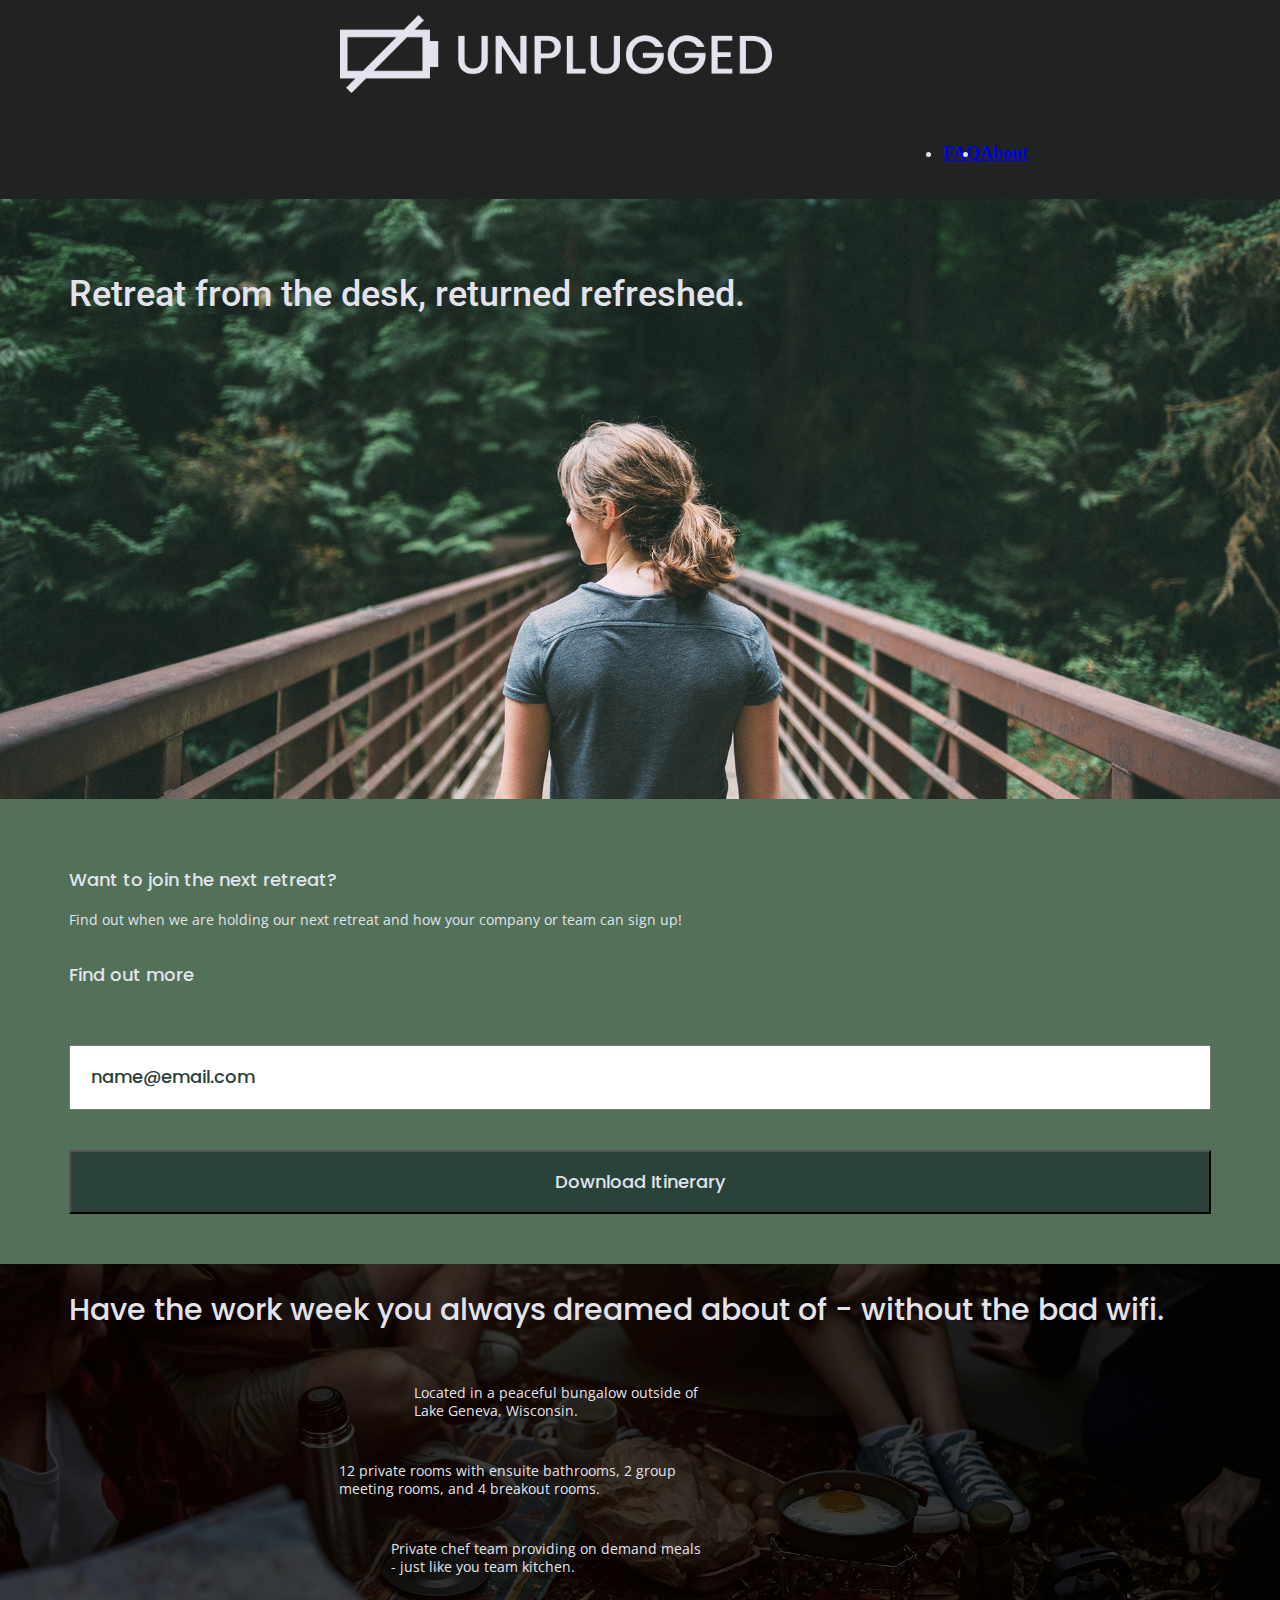
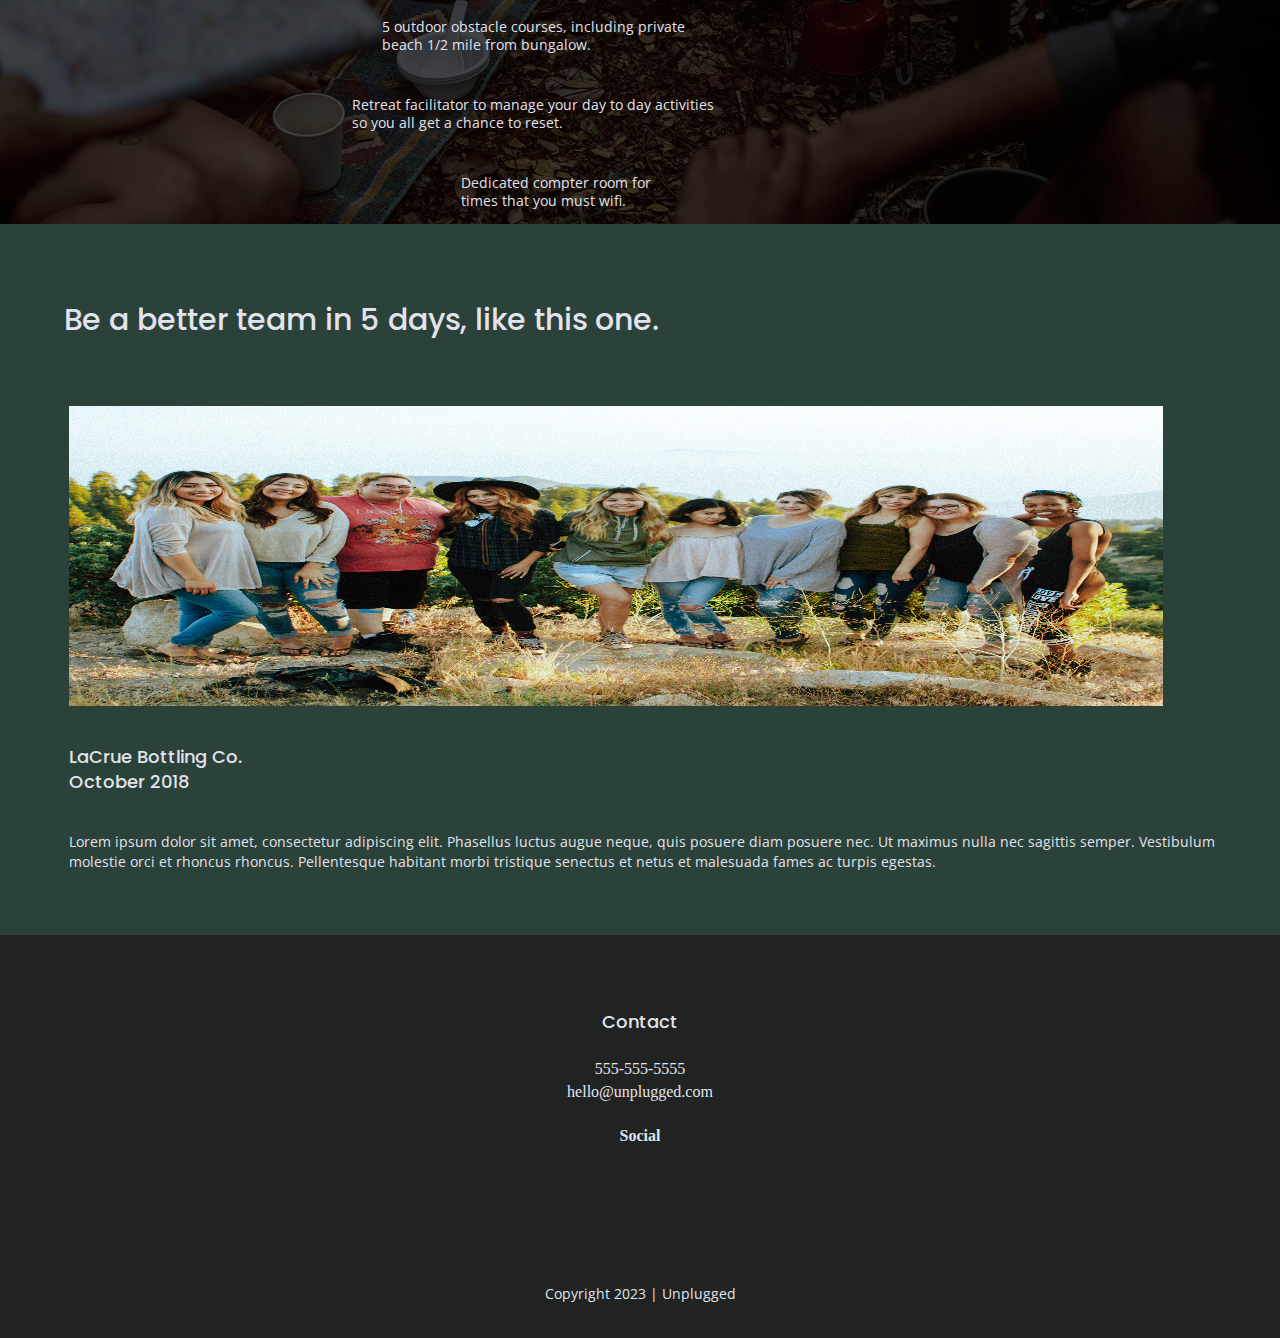
==== commit f38ccf0a: "Attempt at unplugged retreat mobile first homepage2" ====
--- a/index.html
+++ b/index.html
@@ -3,7 +3,11 @@
 
 <head>
   <meta charset="utf-8">
+
   <title>Unplugged Retreat</title>
+
+  <meta name="viewport" content="width=device-width, initial-scale=1, shrink-to-fit=no">
+
   <meta property="og:title" content="">
   <meta property="og:type" content="">
   <meta property="og:url" content="">
@@ -165,7 +169,8 @@
 
       </div> <!--end of the features content-wrapper-->
 
-    </section>
+    </section> <!--end of the features section-->
+    
 
     <!--reviews-->
     <section class="reviews">
--- a/css/main.css
+++ b/css/main.css
@@ -100,7 +100,7 @@
 }
 
 .content-wrapper {
-  width: 60%;
+  width: 90%;
 }
 
 /*===========================================================================
@@ -112,7 +112,7 @@
 header {
   display: flex;
   justify-content: center;
-
+  background: #202322;
 }
 
 header .content-wrapper {
@@ -120,12 +120,12 @@
   justify-content: center;
   align-items: center;
   flex-flow: row wrap;
-  background: #202322;
+
 }
 
 header img {
   width: 60%;
-  padding: 15px 120px 10px;
+  padding: 15px 60px 10px;
 }
 
 h1 {
@@ -133,7 +133,7 @@
   font-size: 36px;
   line-height: 43px;
   font-weight: 500;
-  padding-left: 5%;
+  padding-left: 5px;
 }
 
 .header-divider {
@@ -157,7 +157,7 @@
   flex-direction: column;
   align-items: center;
   text-align: center;
-
+  background: #202322;
 }
 
 footer .content-wrapper {
@@ -165,13 +165,35 @@
   justify-content: center;
   width: 60%;
   padding: 50px 0;
-  background: #202322;
-}
+
+}
+
+/*----------Contact Section----------*/
+
+.contact h4{
+  font-family: 'Poppins', sans-serif;;
+  font-size: 18px;
+  font-weight: 500;
+}
+
+.contact address {
+  font-style: normal;
+}
+
+/*----------Social Section----------*/
 
 .social-icons {
   display: flex;
   justify-content: center;
 }
+
+/*----------Copyright----------*/
+
+.copyright {
+  font-family: 'Open Sans', sans-serif;
+  font-size: 14px;
+  padding: 20px 0;
+    }
 
 /*===============================
 Main Homepage
@@ -181,10 +203,6 @@
 .hero-area {
   display: flex;
   justify-content: center;
-
-}
-
-.hero-area .content-wrapper {
   background-image: url("../img/unplugged-retreat.jpg");
   background-position: center;
   background-repeat: no-repeat;
@@ -198,30 +216,37 @@
 aside {
   display: flex;
   justify-content: center;
-
-}
-
-aside .content-wrapper {
   padding: 50px 0;
   background: #527158;
-
+}
+
+aside h3 {
+  font-family: 'Open Sans', sans-serif;
+}
+
+aside p {
+  font-family: 'Open Sans', sans-serif;
+  font-size: 14px;
 }
 
 .form {
   display: flex;
   flex-direction: column;
-  padding: 0 5%;
   gap: 40px;
 }
 
-.form h3{
-  font-family: 'Poppins', sans-serif;
-  font-size: 18px;
-  font-weight: 500;
+
+/*----------Form----------*/
+
+.form h3 {
+  font-family: 'Poppins', sans-serif;
+  font-size: 18px;
+  font-weight: 500;
+  padding-left: 5px;
 }
 
 .form-description {
-  padding-left: 5%;
+  padding-left: 5px;
 }
 
 .form-description h3 {
@@ -230,16 +255,13 @@
   font-weight: 500;
 }
 
-input {
+input[type=text] {
+  font-family: 'Poppins', sans-serif;
   font-size: 18px;
   font-weight: 500;
   color: #2a423a;
   padding: 20px;
-
-}
-
-input[type=text] {
-  font-family: 'Poppins', sans-serif;
+  margin: 0 5px;
 
 }
 
@@ -247,16 +269,27 @@
   font-family: 'Poppins', sans-serif;
   background: #2a423a;
   color: #e2e3ed;
+  font-size: 18px;
+  font-weight: 500;
+  padding: 20px;
+  margin: 0 5px;
 }
 
 /*----------Features----------*/
 .features {
   display: flex;
   justify-content: center;
+  background-image: url("../img/unplugged-retreat-features.jpg");
+  background-position: center;
+  background-repeat: no-repeat;
+  background-size: cover;
 }
 
 .features h2 {
-  padding-left: 5%;
+  font-family: 'Poppins', sans-serif;
+  font-size: 30px;
+  font-weight: 500;
+  padding-left: 5px;
 }
 
 .features-items {
@@ -267,60 +300,56 @@
   align-items: center;
 }
 
-.features-items-descriptions p {
+.features p {
   display: flex;
   justify-content: center;
   font-family: 'Open Sans', sans-serif;
   font-size: 14px;
   line-height: 18px;
-
-}
-
-.features .content-wrapper {
-  background-image: url("../img/unplugged-retreat-features.jpg");
-  background-position: center;
-  background-repeat: no-repeat;
-  height: 500px;
-  background-size: cover;
+  width: 63%;
+
 }
 
 /*----------Reviews----------*/
 .reviews {
   display: flex;
   justify-content: center;
+  background: #2a423a;
 }
 
 .reviews .content-wrapper {
   display: flex;
   flex-flow: row wrap;
-  background: #2a423a;
   padding: 50px 0;
 
 }
 
 .reviews h2 {
-  padding: 0 5%;
-  line-height: 30px;
+  font-family: 'Poppins', sans-serif;
+  font-size: 30px;
+  font-weight: 500;
+  padding-bottom: 40px;
 }
 
 .reviews img {
-  width: 90%;
-  height: 500px;
+  width: 95%;
+  height: 300px;
   background-position: center;
-  padding: 5%;
-
-}
-
-.reviews article {
-  padding: 0 5%;
-  width: 60%;
+  padding: 0 5px;
+
 }
 
 .reviews article h3 {
   font-family: 'Poppins', sans-serif;
   font-size: 18px;
   font-weight: 500;
-  padding: 20px 0;
+  padding: 20px 5px;
+}
+
+.reviews article p {
+  font-family: 'Open Sans', sans-serif ;
+  font-size: 14px;
+  padding-left: 5px;
 }
 
 /*===========================================================================
@@ -334,6 +363,8 @@
   justify-content: center;
   background: #527158;
 }
+
+/*----------Contact Section----------*/
 
 .contact-section {
   display: flex;
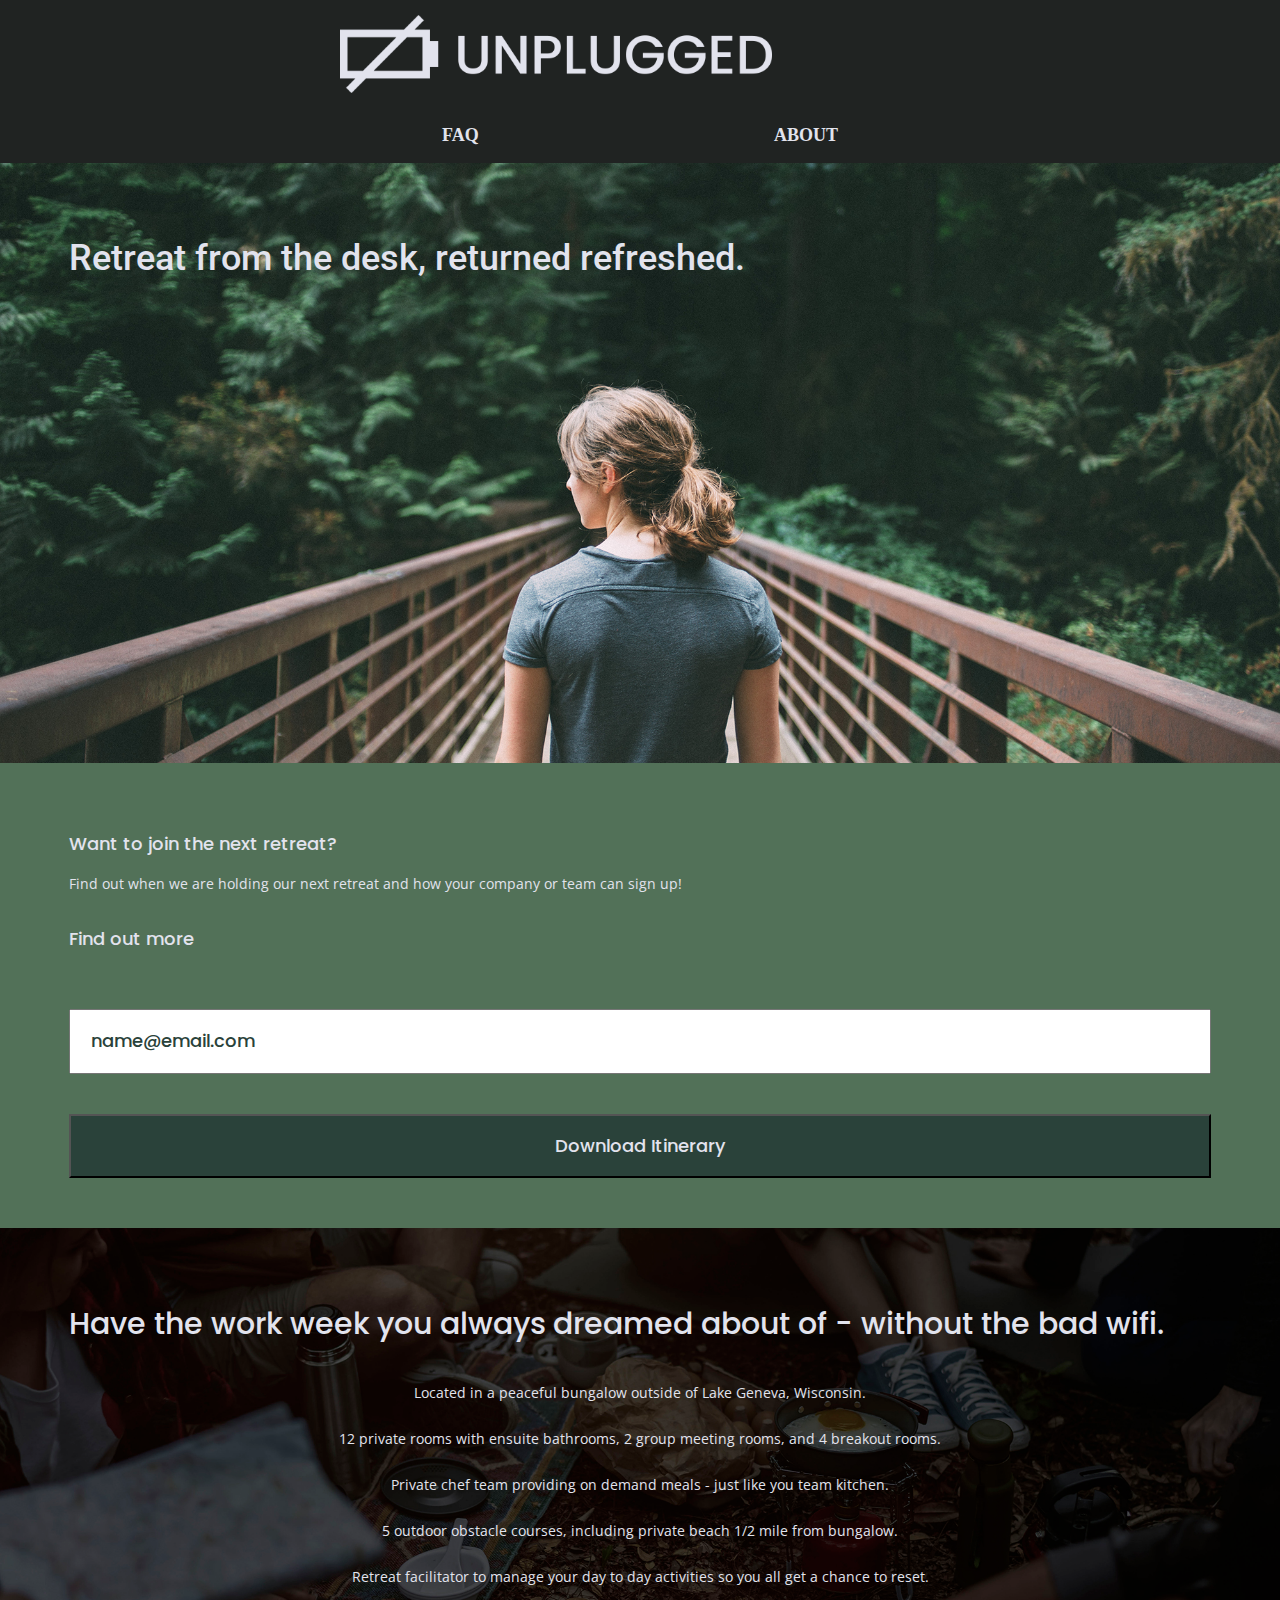
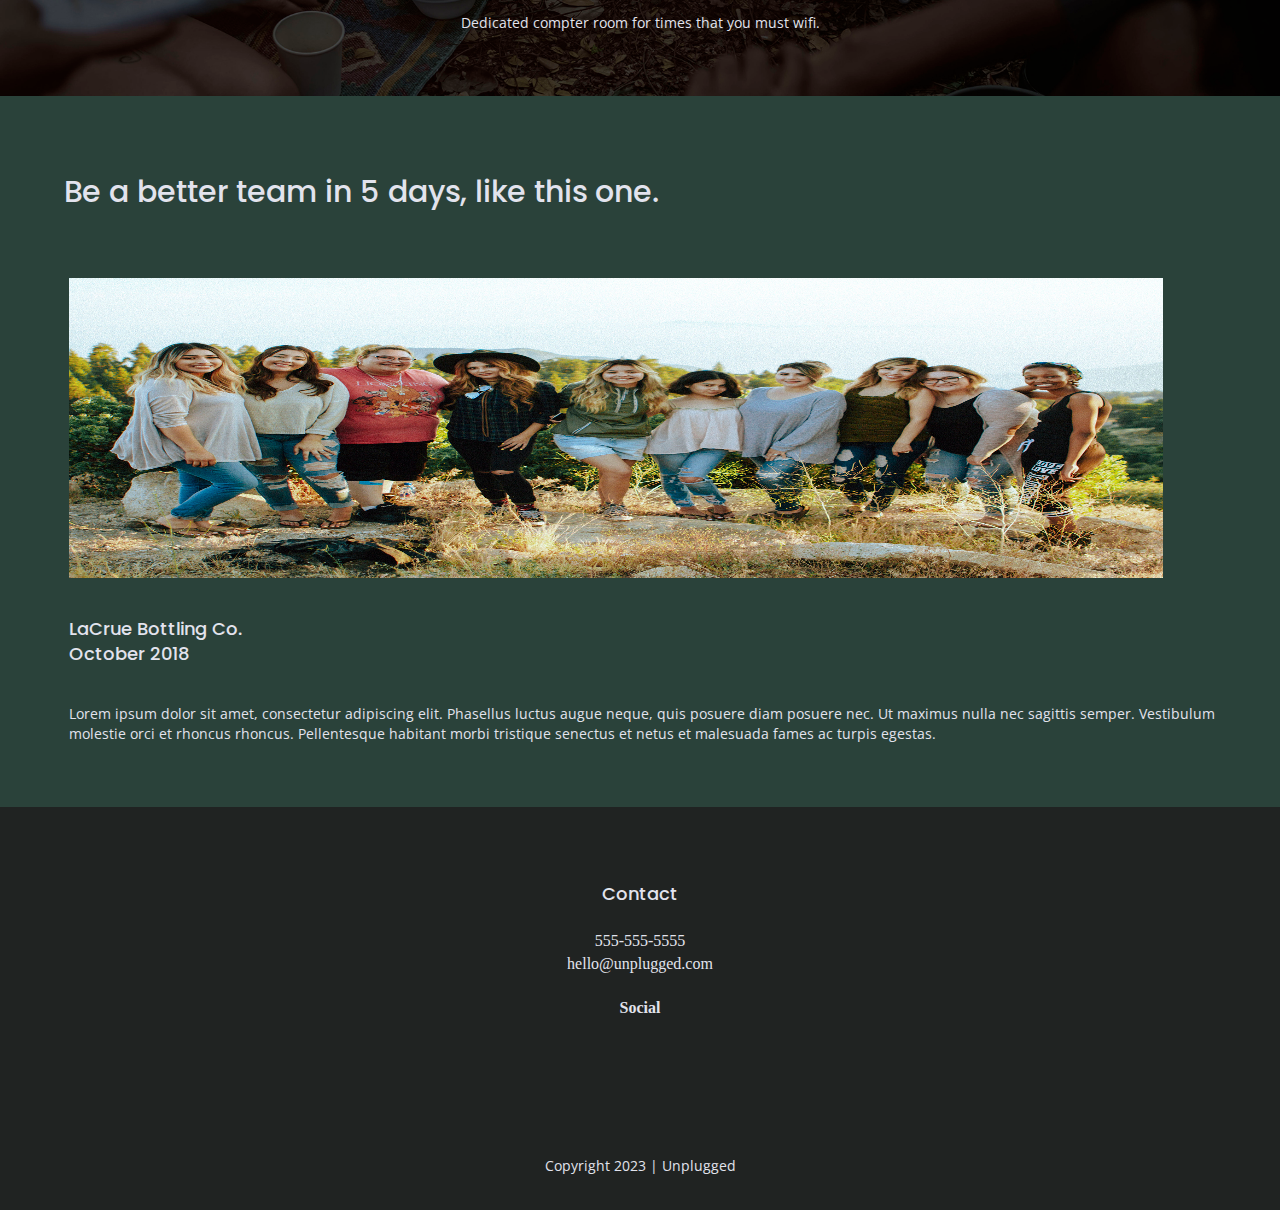
==== commit 6804fc36: "Attempt at unplugged retreat mobile first homepage3" ====
--- a/index.html
+++ b/index.html
@@ -51,7 +51,7 @@
             </a>
           </li>
           <li>
-            <a href="about/index.html" target="_blank" rel="noopener">About
+            <a href="about/index.html" target="_blank" rel="noopener">ABOUT
             </a>
           </li>
         </ul>
--- a/css/main.css
+++ b/css/main.css
@@ -140,14 +140,25 @@
   width: 60%;
 }
 
+header nav {
+  width: 60%;
+  justify-content: center;
+}
+
 header nav ul {
   font-size: 18px;
   font-weight: bold;
   display: flex;
   justify-content: space-around;
-  width: 60%;
   padding: 20px 0 15px;
-
+  margin: 0;
+  list-style: none;
+
+}
+
+header nav ul a {
+  color: #e2e3ed;
+  text-decoration: none;
 }
 
 /*----------Footer----------*/
@@ -170,8 +181,9 @@
 
 /*----------Contact Section----------*/
 
-.contact h4{
-  font-family: 'Poppins', sans-serif;;
+.contact h4 {
+  font-family: 'Poppins', sans-serif;
+  ;
   font-size: 18px;
   font-weight: 500;
 }
@@ -193,7 +205,7 @@
   font-family: 'Open Sans', sans-serif;
   font-size: 14px;
   padding: 20px 0;
-    }
+}
 
 /*===============================
 Main Homepage
@@ -229,15 +241,14 @@
   font-size: 14px;
 }
 
+/*----------Form----------*/
+
 .form {
   display: flex;
   flex-direction: column;
   gap: 40px;
 }
 
-
-/*----------Form----------*/
-
 .form h3 {
   font-family: 'Poppins', sans-serif;
   font-size: 18px;
@@ -254,6 +265,9 @@
   font-size: 18px;
   font-weight: 500;
 }
+
+
+/*----------Input----------*/
 
 input[type=text] {
   font-family: 'Poppins', sans-serif;
@@ -283,6 +297,7 @@
   background-position: center;
   background-repeat: no-repeat;
   background-size: cover;
+  padding: 50px 0
 }
 
 .features h2 {
@@ -300,9 +315,12 @@
   align-items: center;
 }
 
-.features p {
-  display: flex;
-  justify-content: center;
+
+
+.features article {
+  display: flex;
+  justify-content: center;
+  text-align: center;
   font-family: 'Open Sans', sans-serif;
   font-size: 14px;
   line-height: 18px;
@@ -347,7 +365,7 @@
 }
 
 .reviews article p {
-  font-family: 'Open Sans', sans-serif ;
+  font-family: 'Open Sans', sans-serif;
   font-size: 14px;
   padding-left: 5px;
 }
